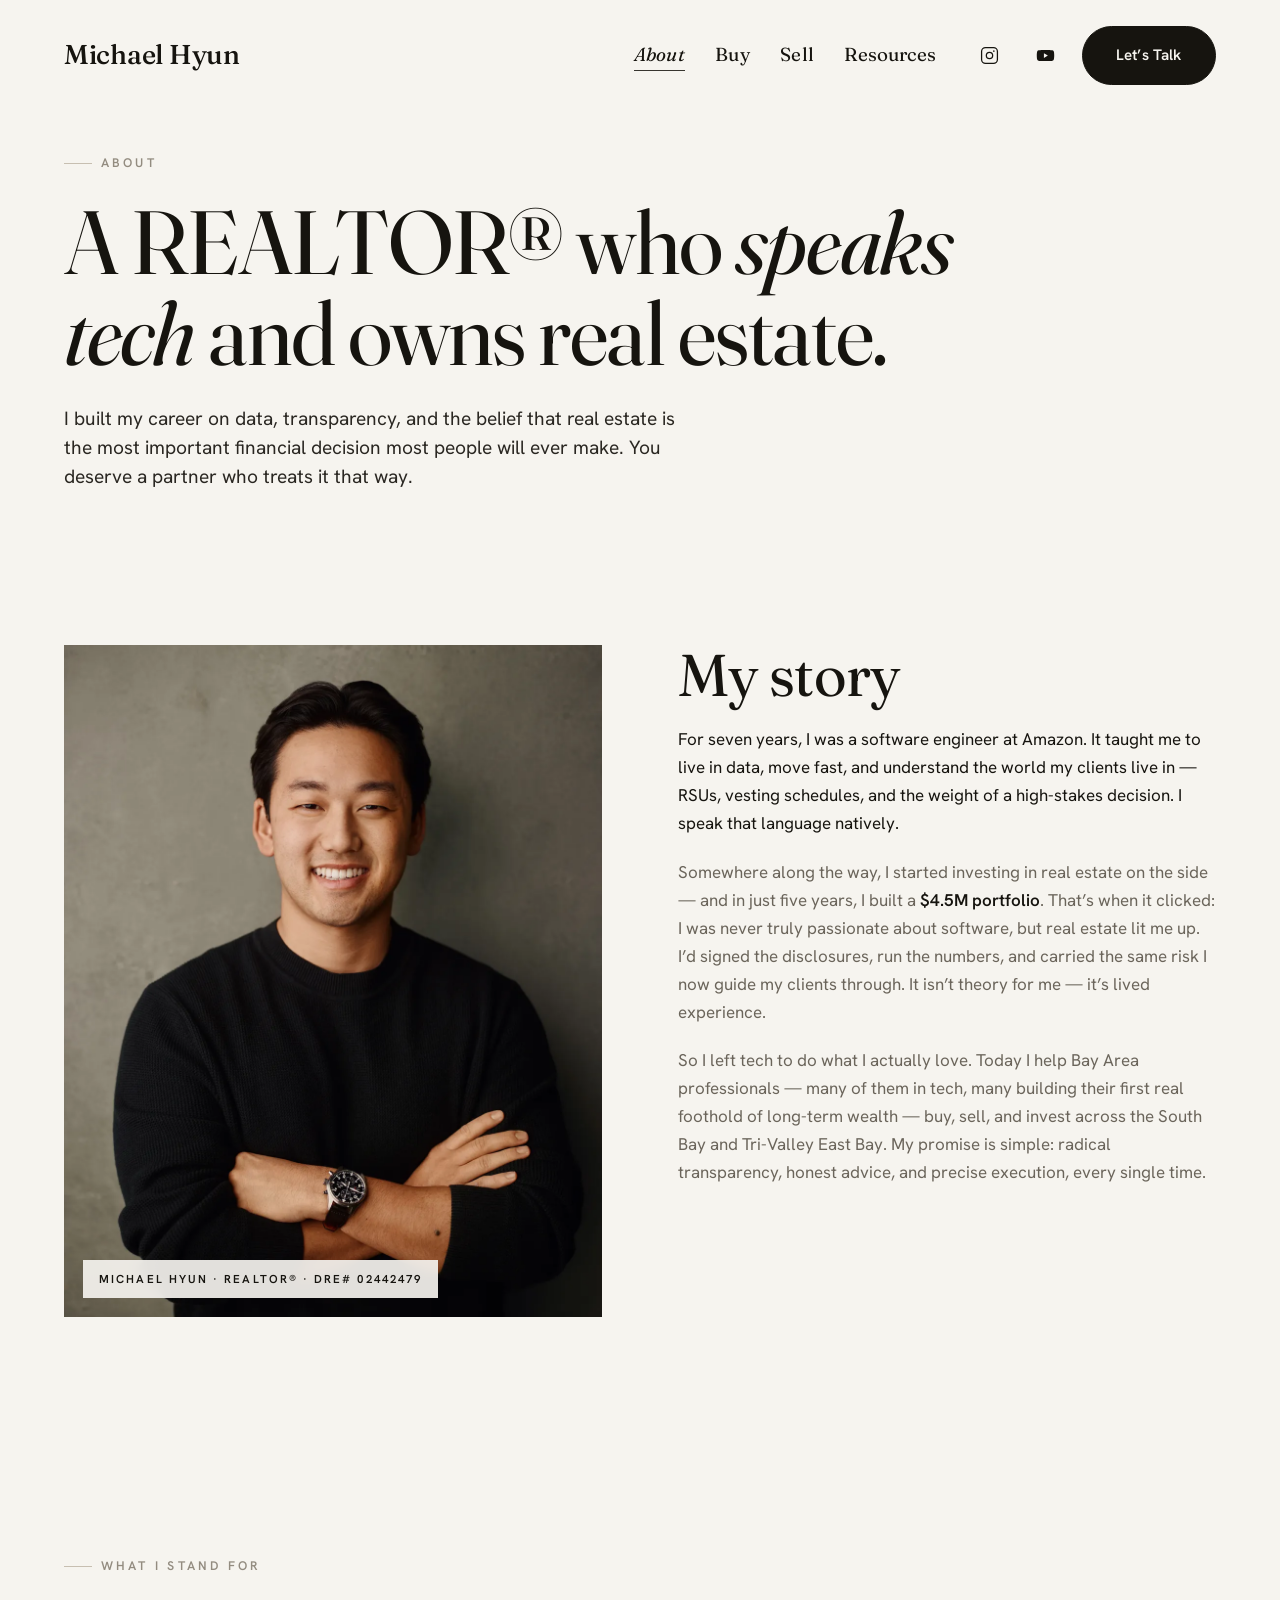
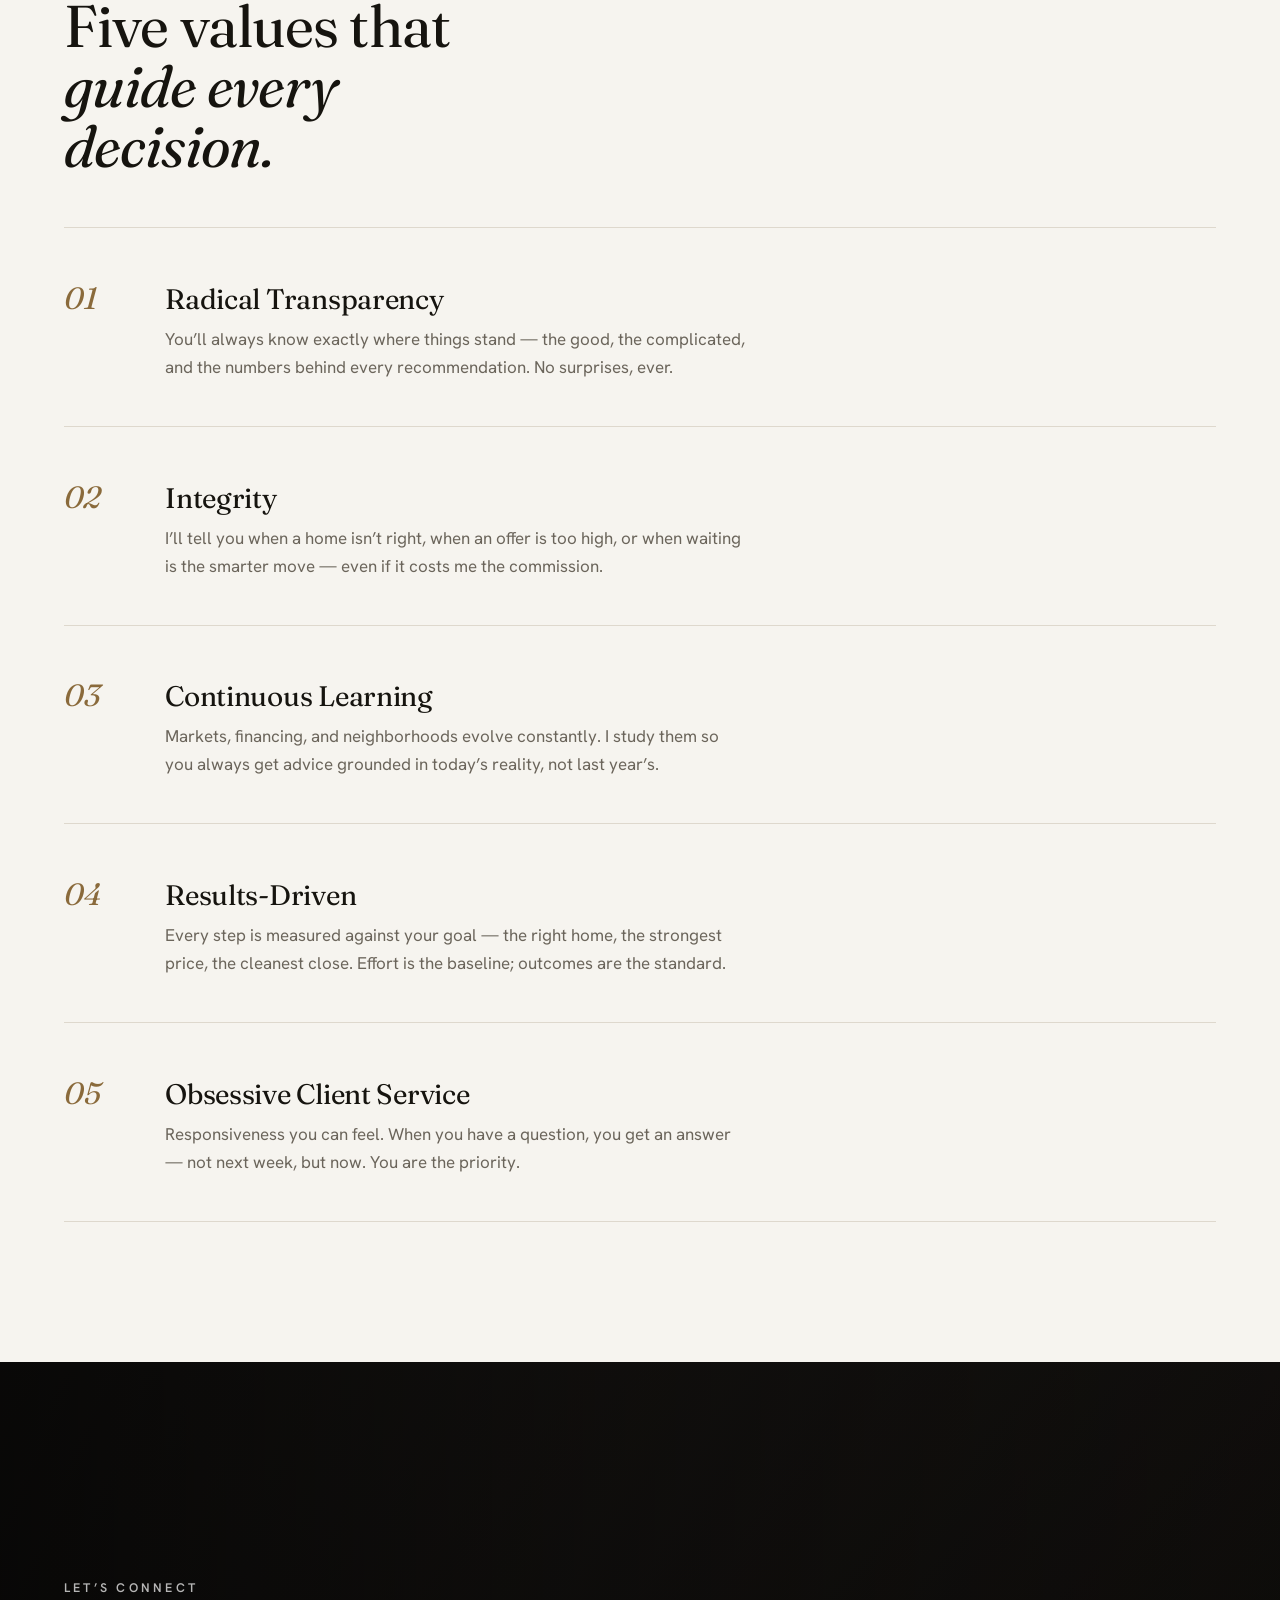
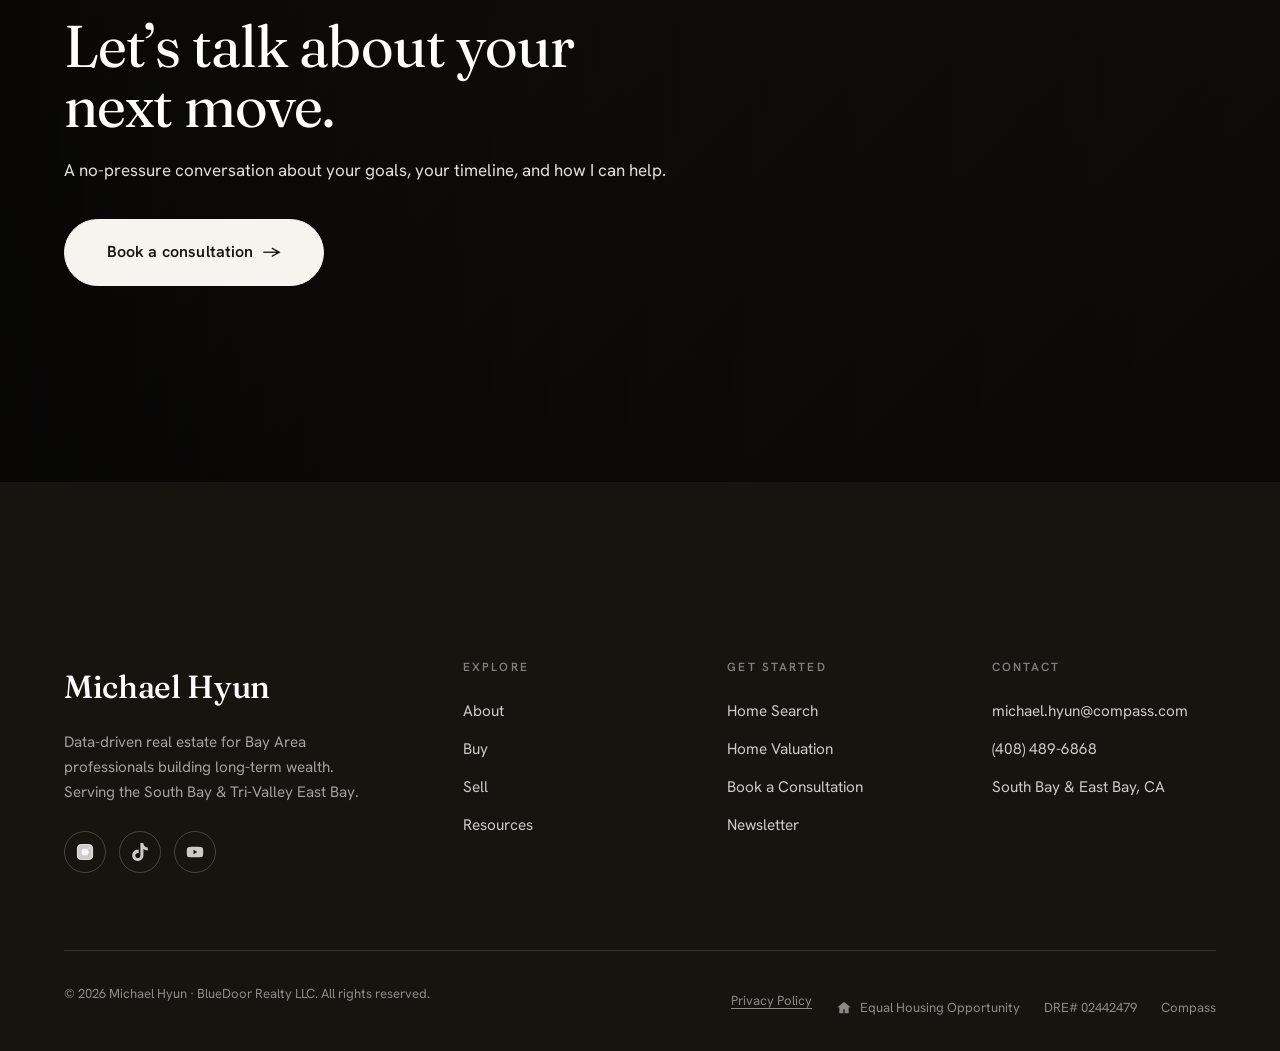
==== about.html @ 723f39a8 "Add Privacy Policy page (A2P 10DLC compliant) + SMS consent on forms + footer link Co-Authored-By: C" ====
<!DOCTYPE html>
<html lang="en">
<head>
  <meta charset="UTF-8" />
  <meta name="viewport" content="width=device-width, initial-scale=1" />
  <title>About Michael Hyun · Bay Area REALTOR® | BlueDoor Realty</title>
  <meta name="description" content="Meet Michael Hyun — a tech-fluent Bay Area REALTOR® serving the South Bay and Tri-Valley East Bay. Owner-operator of investment real estate, guided by transparency and data." />
  <link rel="preconnect" href="https://fonts.googleapis.com" />
  <link rel="preconnect" href="https://fonts.gstatic.com" crossorigin />
  <link href="https://fonts.googleapis.com/css2?family=Fraunces:ital,opsz,wght@0,9..144,300..600;1,9..144,300..500&family=Hanken+Grotesk:wght@300;400;500;600;700&display=swap" rel="stylesheet" />
  <link rel="stylesheet" href="assets/css/styles.css" />
  <!-- begin Widget Tracker Code (Follow Up Boss) -->
  <script>
  (function(w,i,d,g,e,t){w["WidgetTrackerObject"]=g;(w[g]=w[g]||function()
  {(w[g].q=w[g].q||[]).push(arguments);}),(w[g].ds=1*new Date());(e="script"),
  (t=d.createElement(e)),(e=d.getElementsByTagName(e)[0]);t.async=1;t.src=i;
  e.parentNode.insertBefore(t,e);})
  (window,"https://widgetbe.com/agent",document,"widgetTracker");
  window.widgetTracker("create", "WT-RYYSCNAM");
  window.widgetTracker("send", "pageview");
  </script>
  <!-- end Widget Tracker Code -->
  <!-- seo:meta -->
  <link rel="canonical" href="https://www.michaelhyunn.com/about" />
  <meta property="og:type" content="website" />
  <meta property="og:site_name" content="Michael Hyun · Bay Area Real Estate" />
  <meta property="og:title" content="About Michael Hyun · Bay Area REALTOR® | BlueDoor Realty" />
  <meta property="og:description" content="Meet Michael Hyun — a tech-fluent Bay Area REALTOR® serving the South Bay and Tri-Valley East Bay. Owner-operator of investment real estate, guided by transparency and data." />
  <meta property="og:url" content="https://www.michaelhyunn.com/about" />
  <meta property="og:image" content="https://www.michaelhyunn.com/og-image.jpg" />
  <meta property="og:image:width" content="1200" />
  <meta property="og:image:height" content="630" />
  <meta name="twitter:card" content="summary_large_image" />
  <meta name="twitter:title" content="About Michael Hyun · Bay Area REALTOR® | BlueDoor Realty" />
  <meta name="twitter:description" content="Meet Michael Hyun — a tech-fluent Bay Area REALTOR® serving the South Bay and Tri-Valley East Bay. Owner-operator of investment real estate, guided by transparency and data." />
  <meta name="twitter:image" content="https://www.michaelhyunn.com/og-image.jpg" />
  <link rel="icon" href="/favicon.svg" type="image/svg+xml" />
  <link rel="icon" href="/favicon-32.png" sizes="32x32" type="image/png" />
  <link rel="apple-touch-icon" href="/apple-touch-icon.png" />
  <link rel="manifest" href="/site.webmanifest" />
  <meta name="theme-color" content="#16140F" />
  <script type="application/ld+json">
  {"@context": "https://schema.org", "@type": "RealEstateAgent", "@id": "https://www.michaelhyunn.com/#michaelhyun", "name": "Michael Hyun", "image": "https://www.michaelhyunn.com/og-image.jpg", "url": "https://www.michaelhyunn.com/", "telephone": "+1-408-489-6868", "email": "michael.hyun@compass.com", "description": "Bay Area REALTOR® serving the South Bay and Tri-Valley East Bay — data-driven representation for buyers, sellers, and investors. Former Amazon software engineer and active real estate investor.", "areaServed": ["San Jose, CA", "Cupertino, CA", "Sunnyvale, CA", "Mountain View, CA", "Palo Alto, CA", "Los Gatos, CA", "Saratoga, CA", "Campbell, CA", "Santa Clara, CA", "Pleasanton, CA", "Dublin, CA", "San Ramon, CA", "Danville, CA", "Livermore, CA", "Fremont, CA"], "knowsAbout": ["Residential real estate", "First-time home buyers", "Real estate investing", "RSU and tech equity compensation", "Home buying", "Home selling", "Bay Area housing market"], "memberOf": {"@type": "Organization", "name": "Compass"}, "worksFor": {"@type": "Organization", "name": "BlueDoor Realty"}, "address": {"@type": "PostalAddress", "addressRegion": "CA", "addressLocality": "San Jose", "addressCountry": "US"}, "sameAs": ["https://www.instagram.com/michaelhyun__/", "https://www.tiktok.com/@michaelhyun_", "https://www.youtube.com/@michaelhyun-1"]}
  </script>
</head>
<body data-page="about">

  <header class="site-header">
    <div class="wrap">
      <a class="brand" href="/" aria-label="Michael Hyun — Home">
        <span class="brand-name">Michael Hyun</span>
      </a>
      <nav class="nav" aria-label="Primary">
        <ul class="nav-links">
          <li><a class="nav-link" href="/about" aria-current="page">About</a></li>
          <li><a class="nav-link" href="/buy">Buy</a></li>
          <li><a class="nav-link" href="/sell">Sell</a></li>
          <li><a class="nav-link" href="/resources">Resources</a></li>
        </ul>
        <div class="nav-icons">
          <a class="icon-btn" href="https://www.instagram.com/michaelhyun__/" target="_blank" rel="noopener" aria-label="Instagram">
            <svg viewBox="0 0 24 24" fill="none" stroke="currentColor" stroke-width="1.6"><rect x="2" y="2" width="20" height="20" rx="5"/><circle cx="12" cy="12" r="4"/><circle cx="17.5" cy="6.5" r="1" fill="currentColor" stroke="none"/></svg>
          </a>
          <a class="icon-btn" href="https://www.youtube.com/@michaelhyun-1" target="_blank" rel="noopener" aria-label="YouTube"><svg viewBox="0 0 24 24" fill="currentColor"><path d="M23 12s0-3.2-.4-4.7a2.5 2.5 0 00-1.8-1.8C19.2 5 12 5 12 5s-7.2 0-8.8.5A2.5 2.5 0 001.4 7.3C1 8.8 1 12 1 12s0 3.2.4 4.7a2.5 2.5 0 001.8 1.8C4.8 19 12 19 12 19s7.2 0 8.8-.5a2.5 2.5 0 001.8-1.8C23 15.2 23 12 23 12zm-13 3V9l5 3z"/></svg></a>
          <a class="btn" href="/contact">Let’s Talk</a>
        </div>
        <button class="menu-toggle" aria-label="Open menu" aria-expanded="false" aria-controls="mobile-panel"><span></span><span></span></button>
      </nav>
    </div>
  </header>

  <div class="mobile-panel" id="mobile-panel">
    <nav aria-label="Mobile">
      <a href="/about">About</a><a href="/buy">Buy</a><a href="/sell">Sell</a>
      <a href="/resources">Resources</a><a href="/contact">Contact</a>
    </nav>
    <div class="mp-foot">
      <a href="mailto:michael.hyun@compass.com">michael.hyun@compass.com</a>
      <a href="tel:+14084896868">(408) 489-6868</a>
      <span>DRE# 02442479 · Compass</span>
    </div>
  </div>

  <main>
    <!-- PAGE HEAD -->
    <section class="page-head">
      <div class="wrap">
        <p class="eyebrow" data-reveal>About</p>
        <h1 data-reveal style="--i:1">A REALTOR® who <em>speaks tech</em> and owns real estate.</h1>
        <p class="lead" data-reveal style="--i:2">I built my career on data, transparency, and the belief that real estate is the most important financial decision most people will ever make. You deserve a partner who treats it that way.</p>
      </div>
    </section>

    <!-- PORTRAIT + STORY -->
    <section class="section-sm">
      <div class="wrap">
        <div class="split align-start" data-reveal-group>
          <div class="split-media" data-reveal="left">
            <picture>
              <source type="image/webp" srcset="assets/img/michael-portrait.webp" />
              <img src="assets/img/michael-portrait.jpg" alt="Michael Hyun, Bay Area REALTOR®" loading="lazy" />
            </picture>
            <span class="tag">Michael Hyun · REALTOR® · DRE# 02442479</span>
          </div>
          <div class="flow">
            <h2 data-reveal>My story</h2>
            <p data-reveal style="--i:1">For seven years, I was a software engineer at Amazon. It taught me to live in data, move fast, and understand the world my clients live in — RSUs, vesting schedules, and the weight of a high-stakes decision. I speak that language natively.</p>
            <p class="muted" data-reveal style="--i:2">Somewhere along the way, I started investing in real estate on the side — and in just five years, I built a <strong style="color:var(--ink);font-weight:600">$4.5M portfolio</strong>. That’s when it clicked: I was never truly passionate about software, but real estate lit me up. I’d signed the disclosures, run the numbers, and carried the same risk I now guide my clients through. It isn’t theory for me — it’s lived experience.</p>
            <p class="muted" data-reveal style="--i:3">So I left tech to do what I actually love. Today I help Bay Area professionals — many of them in tech, many building their first real foothold of long-term wealth — buy, sell, and invest across the South Bay and Tri-Valley East Bay. My promise is simple: radical transparency, honest advice, and precise execution, every single time.</p>
          </div>
        </div>
      </div>
    </section>

    <!-- CORE VALUES -->
    <section class="section">
      <div class="wrap">
        <div style="max-width:48ch" data-reveal>
          <p class="eyebrow">What I Stand For</p>
          <h2 style="margin-top:1.2rem">Five values that <em>guide every decision.</em></h2>
        </div>
        <div class="steps" style="margin-top:clamp(2rem,4vw,3.5rem)">
          <div class="step" data-reveal><span class="step-num">01</span><div><h3>Radical Transparency</h3><p>You’ll always know exactly where things stand — the good, the complicated, and the numbers behind every recommendation. No surprises, ever.</p></div></div>
          <div class="step" data-reveal><span class="step-num">02</span><div><h3>Integrity</h3><p>I’ll tell you when a home isn’t right, when an offer is too high, or when waiting is the smarter move — even if it costs me the commission.</p></div></div>
          <div class="step" data-reveal><span class="step-num">03</span><div><h3>Continuous Learning</h3><p>Markets, financing, and neighborhoods evolve constantly. I study them so you always get advice grounded in today’s reality, not last year’s.</p></div></div>
          <div class="step" data-reveal><span class="step-num">04</span><div><h3>Results-Driven</h3><p>Every step is measured against your goal — the right home, the strongest price, the cleanest close. Effort is the baseline; outcomes are the standard.</p></div></div>
          <div class="step" data-reveal><span class="step-num">05</span><div><h3>Obsessive Client Service</h3><p>Responsiveness you can feel. When you have a question, you get an answer — not next week, but now. You are the priority.</p></div></div>
        </div>
      </div>
    </section>

    <!-- CTA BAND -->
    <section class="band">
      <div class="band-media">
        <img src="https://images.unsplash.com/photo-1600585154340-be6161a56a0c?auto=format&fit=crop&w=2000&q=80" alt="Modern Bay Area home" data-parallax="0.1" loading="lazy" onerror="this.style.display='none'" />
      </div>
      <div class="wrap">
        <div class="band-content" data-reveal>
          <p class="eyebrow no-rule" style="color:rgba(255,255,255,.7)">Let’s Connect</p>
          <h2 style="margin-top:1rem">Let’s talk about your next move.</h2>
          <p>A no-pressure conversation about your goals, your timeline, and how I can help.</p>
          <div class="btn-wrap"><a class="btn btn-light btn-lg" href="/contact">Book a consultation <span class="arrow">→</span></a></div>
        </div>
      </div>
    </section>
  </main>

  <!-- FOOTER (shared) -->
  <footer class="site-footer">
    <div class="wrap">
      <div class="footer-grid" style="padding-top:clamp(3rem,6vw,5rem)">
        <div class="footer-brand">
          <span class="brand-name">Michael Hyun</span>
          <p>Data-driven real estate for Bay Area professionals building long-term wealth. Serving the South Bay &amp; Tri-Valley East Bay.</p>
          <div class="footer-social">
            <a href="https://www.instagram.com/michaelhyun__/" target="_blank" rel="noopener" aria-label="Instagram"><svg viewBox="0 0 24 24" fill="none" stroke="currentColor" stroke-width="1.6"><rect x="2" y="2" width="20" height="20" rx="5"/><circle cx="12" cy="12" r="4"/><circle cx="17.5" cy="6.5" r="1" fill="currentColor" stroke="none"/></svg></a>
            <a href="https://www.tiktok.com/@michaelhyun_" target="_blank" rel="noopener" aria-label="TikTok"><svg viewBox="0 0 24 24" fill="currentColor"><path d="M12.53.02C13.84 0 15.14.01 16.44 0c.08 1.53.63 3.09 1.75 4.17 1.12 1.11 2.7 1.62 4.24 1.79v4.03c-1.44-.05-2.89-.35-4.2-.97-.57-.26-1.1-.59-1.62-.93-.01 2.92.01 5.84-.02 8.75-.08 1.4-.54 2.79-1.35 3.94-1.31 1.92-3.58 3.17-5.91 3.21-1.43.08-2.86-.31-4.08-1.03-2.02-1.19-3.44-3.37-3.65-5.71-.02-.5-.03-1-.01-1.49.18-1.9 1.12-3.72 2.58-4.96 1.66-1.44 3.98-2.13 6.15-1.72.02 1.48-.04 2.96-.04 4.44-.99-.32-2.15-.23-3.02.37-.63.41-1.11 1.04-1.36 1.75-.21.51-.15 1.07-.14 1.61.24 1.64 1.82 3.02 3.5 2.87 1.12-.01 2.19-.66 2.77-1.61.19-.33.4-.67.41-1.06.1-1.79.06-3.57.07-5.36.01-4.03-.01-8.05.02-12.07z"/></svg></a>
            <a href="https://www.youtube.com/@michaelhyun-1" target="_blank" rel="noopener" aria-label="YouTube"><svg viewBox="0 0 24 24" fill="currentColor"><path d="M23 12s0-3.2-.4-4.7a2.5 2.5 0 00-1.8-1.8C19.2 5 12 5 12 5s-7.2 0-8.8.5A2.5 2.5 0 001.4 7.3C1 8.8 1 12 1 12s0 3.2.4 4.7a2.5 2.5 0 001.8 1.8C4.8 19 12 19 12 19s7.2 0 8.8-.5a2.5 2.5 0 001.8-1.8C23 15.2 23 12 23 12zm-13 3V9l5 3z"/></svg></a>
          </div>
        </div>
        <div class="footer-col"><h4>Explore</h4><a href="/about">About</a><a href="/buy">Buy</a><a href="/sell">Sell</a><a href="/resources">Resources</a></div>
        <div class="footer-col"><h4>Get Started</h4><a href="/buy">Home Search</a><a href="/sell">Home Valuation</a><a href="/contact">Book a Consultation</a><a href="/newsletter">Newsletter</a></div>
        <div class="footer-col"><h4>Contact</h4><a href="mailto:michael.hyun@compass.com">michael.hyun@compass.com</a><a href="tel:+14084896868">(408) 489-6868</a><a href="https://maps.google.com" target="_blank" rel="noopener">South Bay &amp; East Bay, CA</a></div>
      </div>
      <div class="footer-bottom">
        <span>© <span data-year>2026</span> Michael Hyun · BlueDoor Realty LLC. All rights reserved.</span>
        <div class="legal">
          <a href="/privacy" style="color:inherit">Privacy Policy</a>
          <span class="eho"><svg viewBox="0 0 24 24" fill="currentColor"><path d="M12 3 2 11h3v9h6v-6h2v6h6v-9h3L12 3z"/></svg>Equal Housing Opportunity</span>
          <span>DRE# 02442479</span><span>Compass</span>
        </div>
      </div>
    </div>
  </footer>

  <script src="https://unpkg.com/lenis@1.1.13/dist/lenis.min.js"></script>
  <script src="assets/js/main.js"></script>
</body>
</html>
---- assets/css/styles.css ----
/* =================================================================
   MICHAEL HYUN · BlueDoor Realty — Editorial Luxury Real Estate
   Design system + components
   Type:  Fraunces (display serif)  /  Hanken Grotesk (body sans)
   ================================================================= */

/* ----------  TOKENS  ---------- */
:root {
  /* Warm neutral canvas */
  --paper:        #F6F4EF;   /* primary background */
  --paper-2:      #FFFFFF;   /* card / lifted surface */
  --paper-3:      #EFEBE3;   /* muted band */
  --ink:          #16140F;   /* near-black foreground */
  --ink-soft:     #2A2722;
  --muted:        #6B655B;   /* secondary text */
  --muted-2:      #938C80;   /* tertiary / captions */
  --line:         #DED8CD;   /* hairline borders */
  --line-strong:  #C7BFB1;
  --bronze:       #8A6A3B;   /* restrained metallic accent */
  --bronze-soft:  #AD945F;

  /* Typography */
  --font-display: "Fraunces", "Times New Roman", serif;
  --font-sans:    "Hanken Grotesk", -apple-system, BlinkMacSystemFont, "Segoe UI", sans-serif;

  /* Fluid type scale */
  --fs-mega:  clamp(3.4rem, 11vw, 11rem);
  --fs-h1:    clamp(2.6rem, 7vw, 6rem);
  --fs-h2:    clamp(2rem, 4.6vw, 3.9rem);
  --fs-h3:    clamp(1.5rem, 2.6vw, 2.2rem);
  --fs-lead:  clamp(1.125rem, 1.5vw, 1.4rem);
  --fs-body:  1.0625rem;
  --fs-sm:    0.9375rem;
  --fs-eyebrow: 0.78rem;

  /* Spacing rhythm */
  --space-section: clamp(5.5rem, 11vw, 11rem);
  --gutter: clamp(1.5rem, 5vw, 6rem);
  --maxw: 1480px;
  --maxw-text: 64ch;

  /* Motion */
  --ease: cubic-bezier(0.22, 1, 0.36, 1);
  --ease-soft: cubic-bezier(0.4, 0, 0.2, 1);
  --dur: 0.6s;

  --radius-pill: 999px;
  --shadow-soft: 0 1px 2px rgba(22,20,15,.04), 0 18px 50px -28px rgba(22,20,15,.35);
  --shadow-lift: 0 1px 2px rgba(22,20,15,.05), 0 40px 80px -42px rgba(22,20,15,.42);
}

/* ----------  RESET  ---------- */
*,*::before,*::after { box-sizing: border-box; }
* { margin: 0; }
html { -webkit-text-size-adjust: 100%; }
/* Native smooth scroll ONLY when Lenis is not driving (no-JS / reduced motion) */
html:not(.lenis) { scroll-behavior: smooth; }
@media (prefers-reduced-motion: reduce) { html:not(.lenis) { scroll-behavior: auto; } }

/* Lenis smooth-scroll required styles — prevents scroll conflicts / sticking */
html.lenis, html.lenis body { height: auto; }
.lenis.lenis-smooth { scroll-behavior: auto !important; }
.lenis.lenis-smooth [data-lenis-prevent] { overscroll-behavior: contain; }
.lenis.lenis-stopped { overflow: hidden; }
.lenis.lenis-smooth iframe { pointer-events: none; }

body {
  font-family: var(--font-sans);
  font-size: var(--fs-body);
  line-height: 1.65;
  color: var(--ink);
  background: var(--paper);
  -webkit-font-smoothing: antialiased;
  text-rendering: optimizeLegibility;
  overflow-x: clip;
  font-feature-settings: "ss01", "cv05";
}

img, picture, video { display: block; max-width: 100%; height: auto; }
a { color: inherit; text-decoration: none; }
button { font: inherit; color: inherit; cursor: pointer; background: none; border: none; }
ul { list-style: none; padding: 0; }
:focus-visible { outline: 2px solid var(--bronze); outline-offset: 3px; border-radius: 2px; }

/* ----------  TYPOGRAPHY  ---------- */
h1,h2,h3,h4 {
  font-family: var(--font-display);
  font-weight: 400;
  line-height: 1.02;
  letter-spacing: -0.015em;
  color: var(--ink);
  font-optical-sizing: auto;
}
.display { font-size: var(--fs-mega); line-height: 0.94; letter-spacing: -0.03em; }
h1 { font-size: var(--fs-h1); }
h2 { font-size: var(--fs-h2); }
h3 { font-size: var(--fs-h3); letter-spacing: -0.01em; }
p { max-width: var(--maxw-text); }

.serif-italic { font-style: italic; }
em, .accent-italic { font-family: var(--font-display); font-style: italic; font-weight: 400; }

.eyebrow {
  font-family: var(--font-sans);
  font-size: var(--fs-eyebrow);
  font-weight: 600;
  letter-spacing: 0.26em;
  text-transform: uppercase;
  color: var(--muted-2);
  display: inline-flex;
  align-items: center;
  gap: 0.7em;
}
.eyebrow::before {
  content: "";
  width: 28px; height: 1px;
  background: var(--line-strong);
  display: inline-block;
}
.eyebrow.no-rule::before { display: none; }

.lead { font-size: var(--fs-lead); line-height: 1.5; color: var(--ink-soft); max-width: 56ch; }
.muted { color: var(--muted); }

/* ----------  LAYOUT  ---------- */
.wrap { width: 100%; max-width: var(--maxw); margin-inline: auto; padding-inline: var(--gutter); }
.section { padding-block: var(--space-section); }
.section-sm { padding-block: clamp(3.5rem, 7vw, 6rem); }
.center { text-align: center; }
.measure { max-width: var(--maxw-text); }
.grid { display: grid; gap: clamp(1.5rem, 3vw, 3rem); }
.flow > * + * { margin-top: 1.2em; }

/* ----------  HEADER / NAV  ----------
   Absolute (not fixed): the header sits over the top of the page and
   scrolls away with the content as you scroll down. */
.site-header {
  position: absolute; inset: 0 0 auto 0; z-index: 100;
  padding-block: 1.6rem;
}
.site-header .wrap { display: flex; align-items: center; justify-content: space-between; gap: 2rem; }
/* When over a dark photo hero, nav text is light until scrolled */
.site-header.on-dark:not(.scrolled) { color: #fff; }
.site-header.on-dark:not(.scrolled) .brand-sub { color: rgba(255,255,255,.7); }
.site-header.on-dark:not(.scrolled) .nav-link::after { background: #fff; }
/* No header bar over photo heroes — the header blends into the (darkened)
   image so it reads as one piece, and there is no bar edge for the CTA to
   appear to spill out of. The hero's own uniform overlay carries contrast. */

.brand { display: flex; flex-direction: column; line-height: 1; }
.brand-name {
  font-family: var(--font-display);
  font-size: 1.7rem; font-weight: 500; letter-spacing: -0.01em;
}
.brand-sub {
  font-family: var(--font-sans);
  font-size: 0.62rem; font-weight: 600; letter-spacing: 0.28em;
  text-transform: uppercase; color: var(--muted-2); margin-top: 0.45rem;
}

.nav { display: flex; align-items: center; gap: clamp(1.6rem, 2.6vw, 3rem); }
.nav-links { display: flex; align-items: center; gap: clamp(1.6rem, 2.4vw, 2.9rem); }
/* Editorial-luxury nav: refined display serif, generous tracking */
.nav-link {
  position: relative; font-family: var(--font-display); font-weight: 400;
  font-size: 1.18rem; letter-spacing: 0.005em; padding-block: 0.4rem;
  font-optical-sizing: auto;
}
.nav-link::after {
  content: ""; position: absolute; left: 0; bottom: 0.1rem; height: 1px; width: 100%;
  background: currentColor; opacity: 0.85; transform: scaleX(0); transform-origin: right;
  transition: transform .45s var(--ease);
}
.nav-link:hover::after, .nav-link[aria-current="page"]::after { transform: scaleX(1); transform-origin: left; }
.nav-link[aria-current="page"] { font-style: italic; }

.nav-icons { display: flex; align-items: center; gap: 1rem; }
.icon-btn { display: grid; place-items: center; width: 40px; height: 40px; border-radius: 50%; transition: background .3s var(--ease), transform .3s var(--ease); }
.icon-btn:hover { background: rgba(22,20,15,.06); }
.on-dark:not(.scrolled) .icon-btn:hover { background: rgba(255,255,255,.14); }
.icon-btn svg { width: 19px; height: 19px; }

/* Mobile menu toggle */
.menu-toggle { display: none; width: 44px; height: 44px; position: relative; z-index: 120; }
.menu-toggle span { position: absolute; left: 10px; right: 10px; height: 1.5px; background: currentColor; transition: transform .45s var(--ease), opacity .3s var(--ease); }
.menu-toggle span:nth-child(1) { top: 16px; }
.menu-toggle span:nth-child(2) { bottom: 16px; }
body.menu-open .menu-toggle span:nth-child(1) { transform: translateY(5px) rotate(45deg); }
body.menu-open .menu-toggle span:nth-child(2) { transform: translateY(-5px) rotate(-45deg); }

/* ----------  BUTTONS  ---------- */
.btn {
  --bg: var(--ink); --fg: var(--paper); --bd: var(--ink);
  position: relative; display: inline-flex; align-items: center; justify-content: center; gap: 0.6em;
  font-family: var(--font-sans); font-size: 0.95rem; font-weight: 600; letter-spacing: 0.01em;
  padding: 1.05em 2.2em; border-radius: var(--radius-pill);
  color: var(--fg); background: var(--bg); border: 1px solid var(--bd);
  overflow: hidden; isolation: isolate;
  transition: color .5s var(--ease), border-color .5s var(--ease), transform .5s var(--ease), box-shadow .5s var(--ease);
}
.btn::before {
  content: ""; position: absolute; inset: 0; z-index: -1; border-radius: inherit;
  background: var(--bronze);
  transform: translateY(101%); transition: transform .55s var(--ease);
}
.btn:hover { color: #fff; border-color: var(--bronze); box-shadow: var(--shadow-soft); }
.btn:hover::before { transform: translateY(0); }
.btn:active { transform: scale(0.98); }
.btn .arrow { transition: transform .45s var(--ease); }
.btn:hover .arrow { transform: translateX(4px); }

.btn-ghost { --bg: transparent; --fg: var(--ink); --bd: var(--line-strong); }
.btn-ghost:hover { --fg: #fff; }
.btn-light { --bg: var(--paper); --fg: var(--ink); --bd: var(--paper); }
.btn-light:hover { color: #fff; }
.btn-on-dark { --bg: transparent; --fg: #fff; --bd: rgba(255,255,255,.5); }
.btn-on-dark:hover { color: #fff; --bd: var(--bronze); }
.btn-lg { padding: 1.2em 2.6em; font-size: 1rem; }

/* Text link with animated underline */
.link-arrow {
  display: inline-flex; align-items: center; gap: 0.55em;
  font-weight: 600; font-size: 0.95rem; letter-spacing: 0.02em;
  padding-bottom: 0.3rem; position: relative;
}
.link-arrow::after {
  content: ""; position: absolute; left: 0; bottom: 0; height: 1px; width: 100%;
  background: currentColor; transform: scaleX(1); transform-origin: left;
  transition: transform .5s var(--ease);
}
.link-arrow:hover::after { transform: scaleX(0); transform-origin: right; }
.link-arrow .arrow { transition: transform .45s var(--ease); }
.link-arrow:hover .arrow { transform: translateX(5px); }

/* ----------  REVEAL ANIMATIONS  ---------- */
[data-reveal] {
  opacity: 0; transform: translateY(28px);
  transition: opacity 1s var(--ease), transform 1s var(--ease);
  transition-delay: calc(var(--i, 0) * 90ms);
  will-change: opacity, transform;
}
[data-reveal="fade"] { transform: none; }
[data-reveal="left"] { transform: translateX(-32px); }
[data-reveal="right"] { transform: translateX(32px); }
[data-reveal="scale"] { transform: scale(1.06); }
.is-visible[data-reveal] { opacity: 1; transform: none; }

/* Masked line reveal for big headings.
   padding-bottom + matching negative margin gives descenders (g, y, p, the
   italic tail of "right.") room inside the overflow:hidden mask without
   changing the visual line spacing. */
.reveal-mask { display: block; overflow: hidden; padding-bottom: 0.16em; margin-bottom: -0.16em; }
.reveal-mask > span {
  display: block;
  transform: translateY(120%);
  transition: transform 1.1s var(--ease);
  transition-delay: calc(var(--i, 0) * 110ms);
}
.is-visible .reveal-mask > span,
.reveal-mask.is-visible > span { transform: translateY(0); }

@media (prefers-reduced-motion: reduce) {
  [data-reveal], .reveal-mask > span { opacity: 1 !important; transform: none !important; transition: none !important; }
}

/* Image media fallbacks (warm stone tones if a photo fails to load) */
.hero-media, .band-media { background: linear-gradient(135deg, #2b2723 0%, #1a1714 60%, #100e0b 100%); }
.split-media, .community { background: linear-gradient(135deg, #ece7dd 0%, #ddd5c6 100%); }

/* ----------  HERO (full-bleed photo)  ---------- */
.hero {
  position: relative; min-height: 100svh; min-height: 100vh;
  display: flex; align-items: flex-end;
  color: #fff; overflow: hidden;
}
.hero-media { position: absolute; inset: 0; z-index: -2; }
.hero-media img, .hero-media video { position: absolute; inset: 0; width: 100%; height: 118%; object-fit: cover; will-change: transform; }
.hero-media video { z-index: 1; }
.hero::after {
  content: ""; position: absolute; inset: 0; z-index: -1;
  background:
    linear-gradient(180deg, rgba(0,0,0,0) 40%, rgba(0,0,0,.42) 100%),  /* extra weight for the headline */
    linear-gradient(0deg, rgba(0,0,0,.48), rgba(0,0,0,.48));            /* uniform tint — blends the header in */
}
.hero .wrap { width: 100%; padding-bottom: clamp(3rem, 8vh, 7rem); padding-top: 9rem; }
.hero h1, .hero-title { color: #fff; font-size: var(--fs-mega); line-height: 0.96; letter-spacing: -0.03em; max-width: 16ch; }
.hero-title em { color: #fff; }
.hero-sub { margin-top: 1.6rem; font-size: var(--fs-lead); max-width: 44ch; color: rgba(255,255,255,.88); }
.hero-actions { margin-top: 2.4rem; display: flex; flex-wrap: wrap; gap: 1rem; }
.hero-scroll {
  position: absolute; bottom: 2rem; right: var(--gutter); z-index: 2;
  display: flex; align-items: center; gap: 0.7rem; font-size: 0.72rem; letter-spacing: 0.24em;
  text-transform: uppercase; color: rgba(255,255,255,.75);
}
.hero-scroll .line { width: 1px; height: 46px; background: rgba(255,255,255,.5); position: relative; overflow: hidden; }
.hero-scroll .line::after { content:""; position:absolute; inset:0; background:#fff; animation: scrollLine 2.4s var(--ease) infinite; }
@keyframes scrollLine { 0%{transform:translateY(-100%)} 60%,100%{transform:translateY(100%)} }

/* ----------  INTRO / SPLIT SECTIONS  ---------- */
.split { display: grid; grid-template-columns: 1fr 1fr; gap: clamp(2rem, 6vw, 6rem); align-items: center; }
.split.align-start { align-items: start; }
.split-media { position: relative; overflow: hidden; }
.split-media picture { display: contents; }
.split-media img { width: 100%; aspect-ratio: 4/5; object-fit: cover; transition: transform 1.4s var(--ease); }
.split-media.tall img { aspect-ratio: 3/4; }
.split-media:hover img { transform: scale(1.04); }
.split-media .tag {
  position: absolute; bottom: 1.2rem; left: 1.2rem;
  background: rgba(246,244,239,.92); backdrop-filter: blur(6px);
  font-size: 0.72rem; font-weight: 600; letter-spacing: 0.18em; text-transform: uppercase;
  padding: 0.6rem 1rem; color: var(--ink);
}

.stat-row { display: flex; flex-wrap: wrap; gap: clamp(1.4rem, 3vw, 2.6rem); margin-top: 2rem; }
.stat { }
.stat .num { font-family: var(--font-display); font-size: clamp(1.9rem, 2.8vw, 2.6rem); line-height: 1; letter-spacing: -0.02em; display: flex; align-items: baseline; }
.stat .num .suffix { font-size: 0.5em; margin-left: 0.1em; color: var(--bronze); }
.stat .label { margin-top: 0.4rem; font-size: 0.78rem; letter-spacing: 0.1em; text-transform: uppercase; color: var(--muted); }

/* ----------  DIFFERENTIATORS / CARD GRID  ---------- */
.cards { display: grid; grid-template-columns: repeat(3, 1fr); gap: 1px; background: var(--line); border: 1px solid var(--line); }
.card {
  background: var(--paper); padding: clamp(2rem, 3vw, 3.2rem) clamp(1.6rem, 2.5vw, 2.6rem);
  min-height: 22rem; display: flex; flex-direction: column;
  transition: background .6s var(--ease); position: relative;
}
.card:hover { background: var(--paper-2); }
.card .idx { font-family: var(--font-display); font-style: italic; font-size: 1.1rem; color: var(--bronze); }
.card .card-icon { width: 34px; height: 34px; margin-top: 1.4rem; stroke: var(--ink); stroke-width: 1.3; fill: none; }
.card h3 { margin-top: auto; padding-top: 2.4rem; font-size: 1.55rem; }
.card p { margin-top: 0.9rem; font-size: var(--fs-sm); color: var(--muted); }

/* Editorial "index" reasons — big italic numerals over hairline rules */
.reasons { display: grid; grid-template-columns: repeat(3, 1fr); gap: clamp(1.8rem, 3.5vw, 3.5rem); }
.reason { padding-top: 1.6rem; border-top: 1px solid var(--ink); }
.reason-head { display: flex; align-items: center; justify-content: space-between; gap: 1rem; }
.reason-num {
  font-family: var(--font-display); font-style: italic; font-weight: 400;
  font-size: clamp(2.2rem, 3vw, 3rem); line-height: 1; color: var(--ink);
}
.reason-icon { width: 30px; height: 30px; stroke: var(--bronze); stroke-width: 1.4; fill: none; flex: none; transition: transform .6s var(--ease); }
.reason:hover .reason-icon { transform: translateY(-3px); }
.reason h3 { margin-top: 1.6rem; font-size: clamp(1.4rem, 2vw, 1.75rem); }
.reason p { margin-top: 0.8rem; font-size: var(--fs-sm); color: var(--muted); max-width: 36ch; }

/* ----------  RESOURCES / LEAD MAGNETS  ---------- */
.resource-grid { display: grid; grid-template-columns: repeat(3, 1fr); gap: clamp(1rem, 2vw, 1.6rem); }
.resource-card {
  position: relative; display: flex; flex-direction: column;
  background: var(--paper-2); border: 1px solid var(--line);
  padding: clamp(1.8rem, 2.6vw, 2.6rem); min-height: 17rem;
  transition: transform .5s var(--ease), box-shadow .5s var(--ease), border-color .5s var(--ease);
}
.resource-card.is-ready { cursor: pointer; }
.resource-card.is-ready:hover { transform: translateY(-4px); box-shadow: var(--shadow-soft); border-color: var(--line-strong); }
.resource-card.is-soon { opacity: 0.92; }
.resource-icon { width: 36px; height: 36px; stroke: var(--ink); stroke-width: 1.3; fill: none; }
.resource-card h3 { margin-top: 1.6rem; font-size: clamp(1.3rem, 1.9vw, 1.65rem); }
.resource-card p { margin-top: 0.7rem; font-size: var(--fs-sm); color: var(--muted); }
.resource-foot { margin-top: auto; padding-top: 1.6rem; display: flex; align-items: center; justify-content: space-between; gap: 1rem; }
.resource-badge {
  font-family: var(--font-sans); font-size: 0.66rem; font-weight: 600; letter-spacing: 0.18em; text-transform: uppercase;
  color: var(--bronze); border: 1px solid var(--line-strong); padding: 0.4rem 0.7rem; border-radius: var(--radius-pill);
}
.resource-card .link-arrow { font-size: 0.88rem; }

/* ----------  ACCORDION (services)  ---------- */
.accordion { border-top: 1px solid var(--line-strong); }
.acc-item { border-bottom: 1px solid var(--line-strong); }
.acc-head {
  width: 100%; display: flex; align-items: center; justify-content: space-between; gap: 1.5rem;
  padding: clamp(1.4rem, 2.4vw, 2.1rem) 0; text-align: left;
}
.acc-head h3 { font-size: clamp(1.4rem, 2.4vw, 2.1rem); transition: color .4s var(--ease); }
.acc-item:hover .acc-head h3 { color: var(--bronze); }
.acc-icon { position: relative; width: 22px; height: 22px; flex: none; }
.acc-icon::before, .acc-icon::after { content:""; position:absolute; background: var(--ink); transition: transform .5s var(--ease); }
.acc-icon::before { top: 50%; left: 0; right: 0; height: 1.5px; transform: translateY(-50%); }
.acc-icon::after { left: 50%; top: 0; bottom: 0; width: 1.5px; transform: translateX(-50%); }
.acc-item.open .acc-icon::after { transform: translateX(-50%) scaleY(0); }
.acc-body { display: grid; grid-template-rows: 0fr; transition: grid-template-rows .6s var(--ease); }
.acc-body-inner { overflow: hidden; }
.acc-item.open .acc-body { grid-template-rows: 1fr; }
.acc-body p { padding-bottom: 2rem; max-width: 60ch; color: var(--muted); }

/* ----------  PROCESS / TIMELINE STEPS  ---------- */
.steps { counter-reset: step; border-top: 1px solid var(--line); }
.step {
  display: grid; grid-template-columns: auto 1fr; gap: clamp(1.5rem, 4vw, 4rem);
  padding-block: clamp(2rem, 3.5vw, 3rem); border-bottom: 1px solid var(--line);
  align-items: baseline;
}
.step .step-num { font-family: var(--font-display); font-style: italic; font-size: clamp(1.6rem,2.4vw,2.4rem); color: var(--bronze); min-width: 2.5ch; }
.step h3 { font-size: clamp(1.4rem, 2.2vw, 2rem); }
.step p { margin-top: 0.7rem; color: var(--muted); max-width: 58ch; }

/* ----------  FULL-BLEED CTA BAND (photo)  ---------- */
.band {
  position: relative; min-height: 80vh; display: flex; align-items: center;
  color: #fff; overflow: hidden;
}
.band-media { position: absolute; inset: 0; z-index: -2; }
.band-media img, .band-media video { position: absolute; inset: 0; width: 100%; height: 128%; object-fit: cover; will-change: transform; }
.band-media video { z-index: 1; }
.band::after { content:""; position: absolute; inset: 0; z-index: -1;
  background:
    linear-gradient(90deg, rgba(0,0,0,.74) 0%, rgba(0,0,0,.46) 45%, rgba(0,0,0,.22) 100%),
    linear-gradient(0deg, rgba(0,0,0,.22), rgba(0,0,0,.22)); }
.band.right::after {
  background:
    linear-gradient(270deg, rgba(0,0,0,.74) 0%, rgba(0,0,0,.46) 45%, rgba(0,0,0,.22) 100%),
    linear-gradient(0deg, rgba(0,0,0,.22), rgba(0,0,0,.22)); }
.band h2 { color: #fff; max-width: 16ch; }
.band p { color: rgba(255,255,255,.88); margin-top: 1.2rem; }
.band .btn-wrap { margin-top: 2.2rem; }
.band.right .wrap { display: flex; justify-content: flex-end; }
.band.right .band-content { text-align: right; }
.band.right .band-content p { margin-left: auto; }

/* ----------  COMMUNITIES GRID  ---------- */
.community-grid { display: grid; grid-template-columns: repeat(3, 1fr); gap: clamp(1rem, 2vw, 1.6rem); }
.community {
  position: relative; overflow: hidden; aspect-ratio: 3/4; display: block;
  color: #fff;
}
.community img { width: 100%; height: 100%; object-fit: cover; transition: transform 1.2s var(--ease); }
.community::after { content:""; position:absolute; inset:0; background: linear-gradient(180deg, rgba(0,0,0,0) 40%, rgba(0,0,0,.66) 100%); transition: background .5s var(--ease); }
.community:hover img { transform: scale(1.07); }
.community:hover::after { background: linear-gradient(180deg, rgba(0,0,0,.1) 20%, rgba(0,0,0,.72) 100%); }
.community .meta { position: absolute; left: 1.4rem; bottom: 1.3rem; z-index: 2; }
.community .meta h3 { color: #fff; font-size: 1.7rem; }
.community .meta span { font-size: 0.78rem; letter-spacing: 0.16em; text-transform: uppercase; color: rgba(255,255,255,.8); }
.community .meta .reveal-more { display: inline-flex; align-items:center; gap:.4em; margin-top:.5rem; opacity:0; transform: translateY(8px); transition: all .5s var(--ease); font-size:.8rem; letter-spacing:.08em; text-transform:uppercase;}
.community:hover .meta .reveal-more { opacity: 1; transform: none; }

/* ----------  TESTIMONIALS  ---------- */
.quote-lead { font-family: var(--font-display); font-size: clamp(1.8rem, 3.6vw, 3.2rem); line-height: 1.18; letter-spacing: -0.015em; max-width: 22ch; }
.quote-lead .mark { color: var(--bronze); }
.testi-grid { display: grid; grid-template-columns: repeat(2, 1fr); gap: 1px; background: var(--line); border: 1px solid var(--line); }
.testi { background: var(--paper); padding: clamp(2rem, 3vw, 3rem); display: flex; flex-direction: column; }
.testi .stars { display: flex; gap: 2px; color: var(--bronze); margin-bottom: 1.4rem; }
.testi .stars svg { width: 16px; height: 16px; fill: currentColor; }
.testi blockquote { font-size: 1.1rem; line-height: 1.55; color: var(--ink-soft); }
.testi .who { margin-top: auto; padding-top: 1.8rem; display: flex; align-items: center; gap: 0.9rem; }
.testi .who .avatar { width: 44px; height: 44px; border-radius: 50%; background: var(--paper-3); display:grid; place-items:center; font-family: var(--font-display); font-size: 1.1rem; color: var(--ink); }
.testi .who .name { font-weight: 600; font-size: 0.95rem; }
.testi .who .role { font-size: 0.82rem; color: var(--muted); }

/* ----------  HOME SEARCH BLOCK  ---------- */
.search-block { text-align: center; }
.search-bar {
  display: flex; align-items: center; gap: 0.5rem; max-width: 640px; margin: 2.4rem auto 0;
  background: var(--paper-2); border: 1px solid var(--line-strong); border-radius: var(--radius-pill);
  padding: 0.5rem 0.5rem 0.5rem 1.6rem; box-shadow: var(--shadow-soft);
  transition: box-shadow .4s var(--ease), border-color .4s var(--ease);
}
.search-bar:focus-within { border-color: var(--ink); box-shadow: var(--shadow-lift); }
.search-bar svg { width: 20px; height: 20px; stroke: var(--muted); flex: none; }
.search-bar input { flex: 1; border: none; background: none; font-family: var(--font-sans); font-size: 1rem; padding: 0.8rem 0.4rem; min-width: 0; }
.search-bar input:focus { outline: none; }
.search-bar .btn { flex: none; padding: 0.95em 1.8em; }

/* ----------  CONTACT FORM  ---------- */
.form { display: grid; gap: 1.6rem; }
.form-row { display: grid; grid-template-columns: 1fr 1fr; gap: 1.6rem; }
.field { display: flex; flex-direction: column; gap: 0.55rem; position: relative; }
.field label { font-size: 0.8rem; font-weight: 600; letter-spacing: 0.1em; text-transform: uppercase; color: var(--muted); }
.field label .req { color: var(--bronze); }
.field input, .field select, .field textarea {
  font-family: var(--font-sans); font-size: 1.02rem; color: var(--ink);
  background: transparent; border: none; border-bottom: 1px solid var(--line-strong);
  padding: 0.7rem 0; transition: border-color .4s var(--ease);
}
.field textarea { resize: vertical; min-height: 5.5rem; }
.field input:focus, .field select:focus, .field textarea:focus { outline: none; border-color: var(--ink); }
.field input::placeholder, .field textarea::placeholder { color: var(--muted-2); }
.field select { appearance: none; -webkit-appearance: none; background-image: url("data:image/svg+xml,%3Csvg xmlns='http://www.w3.org/2000/svg' width='14' height='14' viewBox='0 0 24 24' fill='none' stroke='%236B655B' stroke-width='2'%3E%3Cpolyline points='6 9 12 15 18 9'/%3E%3C/svg%3E"); background-repeat: no-repeat; background-position: right 0 center; }
.form-note { font-size: 0.82rem; color: var(--muted); }
.form-status { font-size: 0.95rem; padding: 0.4rem 0; min-height: 1.4rem; }
.form-status.ok { color: #2f6b3e; }
.form-status.err { color: #b23b3b; }
.field-error { color: #b23b3b; font-size: 0.8rem; }

/* contact split panel */
.contact-aside { display: flex; flex-direction: column; gap: 2rem; }
.contact-line { display: flex; align-items: flex-start; gap: 1rem; padding-block: 1.1rem; border-bottom: 1px solid var(--line); }
.contact-line svg { width: 20px; height: 20px; stroke: var(--bronze); stroke-width: 1.4; fill: none; flex: none; margin-top: 3px; }
.contact-line .ct-label { font-size: 0.74rem; letter-spacing: 0.14em; text-transform: uppercase; color: var(--muted-2); }
.contact-line .ct-value { font-size: 1.08rem; margin-top: 0.2rem; }
.contact-line .ct-value a:hover { color: var(--bronze); }

/* ----------  PAGE HEADER (interior pages)  ---------- */
.page-head { padding-top: clamp(8rem, 16vh, 12rem); padding-bottom: clamp(2.5rem, 5vw, 4rem); }
.page-head .eyebrow { margin-bottom: 1.4rem; }
.page-head h1 { font-size: var(--fs-h1); max-width: 18ch; }
.page-head .lead { margin-top: 1.6rem; }

/* ----------  MARQUEE  ---------- */
.marquee { overflow: hidden; border-block: 1px solid var(--line); padding-block: 1.5rem; }
.marquee-track { display: flex; gap: 4rem; width: max-content; animation: marquee 38s linear infinite; }
.marquee:hover .marquee-track { animation-play-state: paused; }
.marquee span { font-family: var(--font-display); font-size: clamp(1.4rem, 2.4vw, 2.1rem); color: var(--muted); display: inline-flex; align-items: center; gap: 4rem; white-space: nowrap; }
.marquee span::after { content: "✦"; color: var(--bronze); font-size: 0.7em; }
@keyframes marquee { to { transform: translateX(-50%); } }
@media (prefers-reduced-motion: reduce) { .marquee-track { animation: none; flex-wrap: wrap; } }

/* Reduced motion: drop the autoplaying video, fall back to the poster image */
@media (prefers-reduced-motion: reduce) {
  .hero-media video, .band-media video { display: none; }
}

/* ----------  FOOTER  ---------- */
.site-footer { background: var(--ink); color: rgba(255,255,255,.78); padding-top: clamp(4rem, 8vw, 7rem); }
.footer-cta { padding-bottom: clamp(4rem,8vw,7rem); border-bottom: 1px solid rgba(255,255,255,.12); }
.footer-cta h2 { color: #fff; font-size: var(--fs-h2); max-width: 16ch; }
.footer-cta p { color: rgba(255,255,255,.66); margin-top: 1.2rem; }
.footer-grid { display: grid; grid-template-columns: 1.6fr 1fr 1fr 1fr; gap: 2.5rem; padding-block: clamp(3rem,6vw,5rem); }
.footer-brand .brand-name { color: #fff; font-size: 2rem; }
.footer-brand p { color: rgba(255,255,255,.6); margin-top: 1rem; font-size: 0.95rem; max-width: 34ch; }
.footer-col h4 { font-family: var(--font-sans); font-size: 0.74rem; font-weight: 600; letter-spacing: 0.18em; text-transform: uppercase; color: rgba(255,255,255,.45); margin-bottom: 1.2rem; }
.footer-col a { display: block; padding: 0.4rem 0; color: rgba(255,255,255,.78); transition: color .3s var(--ease), padding-left .3s var(--ease); font-size: 0.96rem; }
.footer-col a:hover { color: #fff; padding-left: 0.4rem; }
.footer-social { display: flex; gap: 0.8rem; margin-top: 1.6rem; }
.footer-social a { width: 42px; height: 42px; border: 1px solid rgba(255,255,255,.2); border-radius: 50%; display: grid; place-items: center; transition: background .4s var(--ease), border-color .4s var(--ease); }
.footer-social a:hover { background: rgba(255,255,255,.1); border-color: rgba(255,255,255,.4); }
.footer-social svg { width: 18px; height: 18px; fill: currentColor; }
.footer-bottom { display: flex; flex-wrap: wrap; justify-content: space-between; gap: 1rem; padding-block: 2rem; border-top: 1px solid rgba(255,255,255,.12); font-size: 0.82rem; color: rgba(255,255,255,.5); }
.footer-bottom .legal { display: flex; gap: 1.5rem; flex-wrap: wrap; align-items: center; }
.eho { display: inline-flex; align-items: center; gap: 0.5rem; }
.eho svg { width: 16px; height: 16px; fill: currentColor; }

/* ----------  MOBILE NAV PANEL  ---------- */
.mobile-panel {
  position: fixed; inset: 0; z-index: 110; background: var(--paper);
  display: flex; flex-direction: column; justify-content: center; padding: var(--gutter);
  clip-path: inset(0 0 100% 0); transition: clip-path .7s var(--ease); pointer-events: none;
}
body.menu-open .mobile-panel { clip-path: inset(0 0 0 0); pointer-events: auto; }
.mobile-panel nav { display: flex; flex-direction: column; gap: 0.2rem; }
.mobile-panel a {
  font-family: var(--font-display); font-size: clamp(2.2rem, 9vw, 3.4rem); padding-block: 0.5rem;
  opacity: 0; transform: translateY(20px); transition: opacity .5s var(--ease), transform .5s var(--ease);
}
body.menu-open .mobile-panel a { opacity: 1; transform: none; transition-delay: calc(0.2s + var(--i,0)*0.06s); }
.mobile-panel .mp-foot { margin-top: 3rem; display: flex; flex-direction: column; gap: 0.6rem; font-size: 0.95rem; color: var(--muted); }
.mobile-panel .mp-foot a { font-family: var(--font-sans); font-size: 1rem; opacity: 1; transform: none; }

/* ----------  LEGAL / PRIVACY  ---------- */
.legal { max-width: 72ch; }
.legal > * + * { margin-top: 1.1em; }
.legal h2 { font-family: var(--font-display); font-size: clamp(1.4rem, 2.2vw, 1.85rem); margin-top: 2.6rem; }
.legal h3 { font-size: 1.1rem; font-weight: 600; margin-top: 1.6rem; }
.legal p, .legal li { color: var(--muted); }
.legal ul { padding-left: 1.2rem; list-style: disc; }
.legal li { margin-top: 0.4rem; }
.legal li::marker { color: var(--bronze); }
.legal a { color: var(--bronze); text-decoration: underline; text-underline-offset: 3px; }
.legal strong { color: var(--ink); font-weight: 600; }
.legal .updated { font-size: 0.9rem; color: var(--muted-2); letter-spacing: 0.02em; }
.consent { font-size: 0.82rem; line-height: 1.5; color: var(--muted); }
.consent a { color: var(--bronze); text-decoration: underline; text-underline-offset: 2px; }

/* ----------  NEWSLETTER POPUP  ---------- */
.nl-modal { position: fixed; inset: 0; z-index: 1000; display: grid; place-items: center; padding: 1.5rem; }
.nl-modal[hidden] { display: none; }
.nl-scrim { position: absolute; inset: 0; background: rgba(12,10,8,.55); backdrop-filter: blur(3px); -webkit-backdrop-filter: blur(3px); opacity: 0; transition: opacity .5s var(--ease); }
.nl-modal.open .nl-scrim { opacity: 1; }
.nl-card {
  position: relative; z-index: 1; width: min(36rem, 100%);
  background: var(--paper); padding: clamp(2rem, 4vw, 3.2rem); box-shadow: var(--shadow-lift);
  transform: translateY(26px) scale(0.98); opacity: 0;
  transition: transform .6s var(--ease), opacity .6s var(--ease);
}
.nl-modal.open .nl-card { transform: none; opacity: 1; }
.nl-close { position: absolute; top: 0.9rem; right: 0.9rem; width: 40px; height: 40px; border-radius: 50%; display: grid; place-items: center; color: var(--muted); transition: background .3s var(--ease), color .3s var(--ease); }
.nl-close:hover { background: rgba(22,20,15,.06); color: var(--ink); }
.nl-close svg { width: 18px; height: 18px; }
.nl-card h2 { font-size: clamp(1.7rem, 3vw, 2.4rem); margin-top: 1rem; line-height: 1.04; }
.nl-card .nl-sub { color: var(--muted); margin-top: 1rem; font-size: 0.98rem; max-width: 42ch; }
.nl-form { display: flex; gap: 0.6rem; margin-top: 1.7rem; flex-wrap: wrap; }
.nl-form input { flex: 1; min-width: 0; font-family: var(--font-sans); font-size: 1rem; color: var(--ink); padding: 0.95rem 1.2rem; border: 1px solid var(--line-strong); border-radius: var(--radius-pill); background: var(--paper-2); transition: border-color .3s var(--ease); }
.nl-form input:focus { outline: none; border-color: var(--ink); }
.nl-form .btn { flex: none; }
.nl-status { font-size: 0.9rem; min-height: 1.2rem; margin-top: 0.8rem; }
.nl-status.ok { color: #2f6b3e; }
.nl-status.err { color: #b23b3b; }
.nl-dismiss { display: inline-block; margin-top: 1.1rem; font-size: 0.84rem; color: var(--muted-2); cursor: pointer; }
.nl-dismiss:hover { color: var(--ink); }
@media (max-width: 480px) { .nl-form .btn { width: 100%; } }
@media (prefers-reduced-motion: reduce) { .nl-scrim, .nl-card { transition: opacity .2s linear; transform: none; } }

/* ----------  RESPONSIVE  ---------- */
@media (max-width: 1024px) {
  .footer-grid { grid-template-columns: 1fr 1fr; gap: 2rem; }
  .footer-brand { grid-column: 1 / -1; }
  .cards { grid-template-columns: 1fr; }
  .card { min-height: auto; }
}
@media (max-width: 860px) {
  .nav-links, .nav-icons { display: none; }
  .menu-toggle { display: block; }
  .split { grid-template-columns: 1fr; }
  .split-media { order: -1; }
  .split.media-right .split-media { order: 0; }
  .testi-grid { grid-template-columns: 1fr; }
  .reasons { grid-template-columns: 1fr; }
  .resource-grid { grid-template-columns: 1fr; }
  .community-grid { grid-template-columns: 1fr 1fr; }
  .form-row { grid-template-columns: 1fr; }
  .band { min-height: 70vh; }
  .band.right .wrap { justify-content: flex-start; }
  .band.right .band-content { text-align: left; }
  .band.right .band-content p { margin-left: 0; }
}

/* ----------  MOBILE COMPACTION  ---------- */
@media (max-width: 640px) {
  :root {
    --space-section: 3.25rem;     /* was up to 11rem */
    --gutter: 1.4rem;
    --fs-h1: clamp(2.3rem, 9vw, 3rem);
    --fs-h2: clamp(1.85rem, 7.5vw, 2.4rem);
    --fs-lead: 1.08rem;
  }
  .section-sm { padding-block: 2.5rem; }
  .page-head { padding-top: 6rem; padding-bottom: 1.75rem; }
  .page-head .lead, .lead { margin-top: 1rem; }
  .hero { min-height: 92svh; }
  .hero .wrap { padding-top: 6rem; padding-bottom: 2.25rem; }
  .hero-title { font-size: clamp(2.9rem, 14vw, 3.8rem); }
  .hero-sub { margin-top: 1.1rem; }
  .hero-actions { margin-top: 1.6rem; }
  .hero-scroll { display: none; }                 /* avoid overlap with stacked CTAs */
  .flow > * + * { margin-top: 0.9em; }
  /* Compact stats — tidy single-line spec list with hairline dividers */
  .stat-row { flex-direction: column; gap: 0; margin-top: 1.4rem; width: 100%; }
  .stat { display: flex; align-items: center; gap: 0.9rem; width: 100%; padding-block: 0.7rem; border-bottom: 1px solid var(--line); }
  .stat:first-child { border-top: 1px solid var(--line); }
  .stat .num { font-size: 1.65rem; flex: none; min-width: 2.4ch; }
  .stat .label { margin-top: 0; font-size: 0.7rem; }
  .reason { padding-top: 1.2rem; }
  .reason h3 { margin-top: 1.1rem; }
  .step { padding-block: 1.4rem; gap: 1rem; }
  .acc-head { padding-block: 1.2rem; }
  .footer-cta { padding-bottom: 2.75rem; }
  .footer-grid { gap: 1.75rem; padding-block: 2.5rem; }
  .site-footer { padding-top: 3rem; }
  .mobile-panel a { font-size: clamp(2rem, 8.5vw, 2.7rem); padding-block: 0.35rem; }
  .mobile-panel .mp-foot { margin-top: 2rem; }
}
@media (max-width: 560px) {
  .community-grid { grid-template-columns: 1fr; }
  .btn { width: 100%; }
  .hero-actions { flex-direction: column; align-items: flex-start; }
  .hero-actions .btn, .footer-cta .btn { width: 100%; }
  .search-bar { flex-wrap: wrap; border-radius: 24px; padding: 1rem; }
  .search-bar .btn { width: 100%; }
}
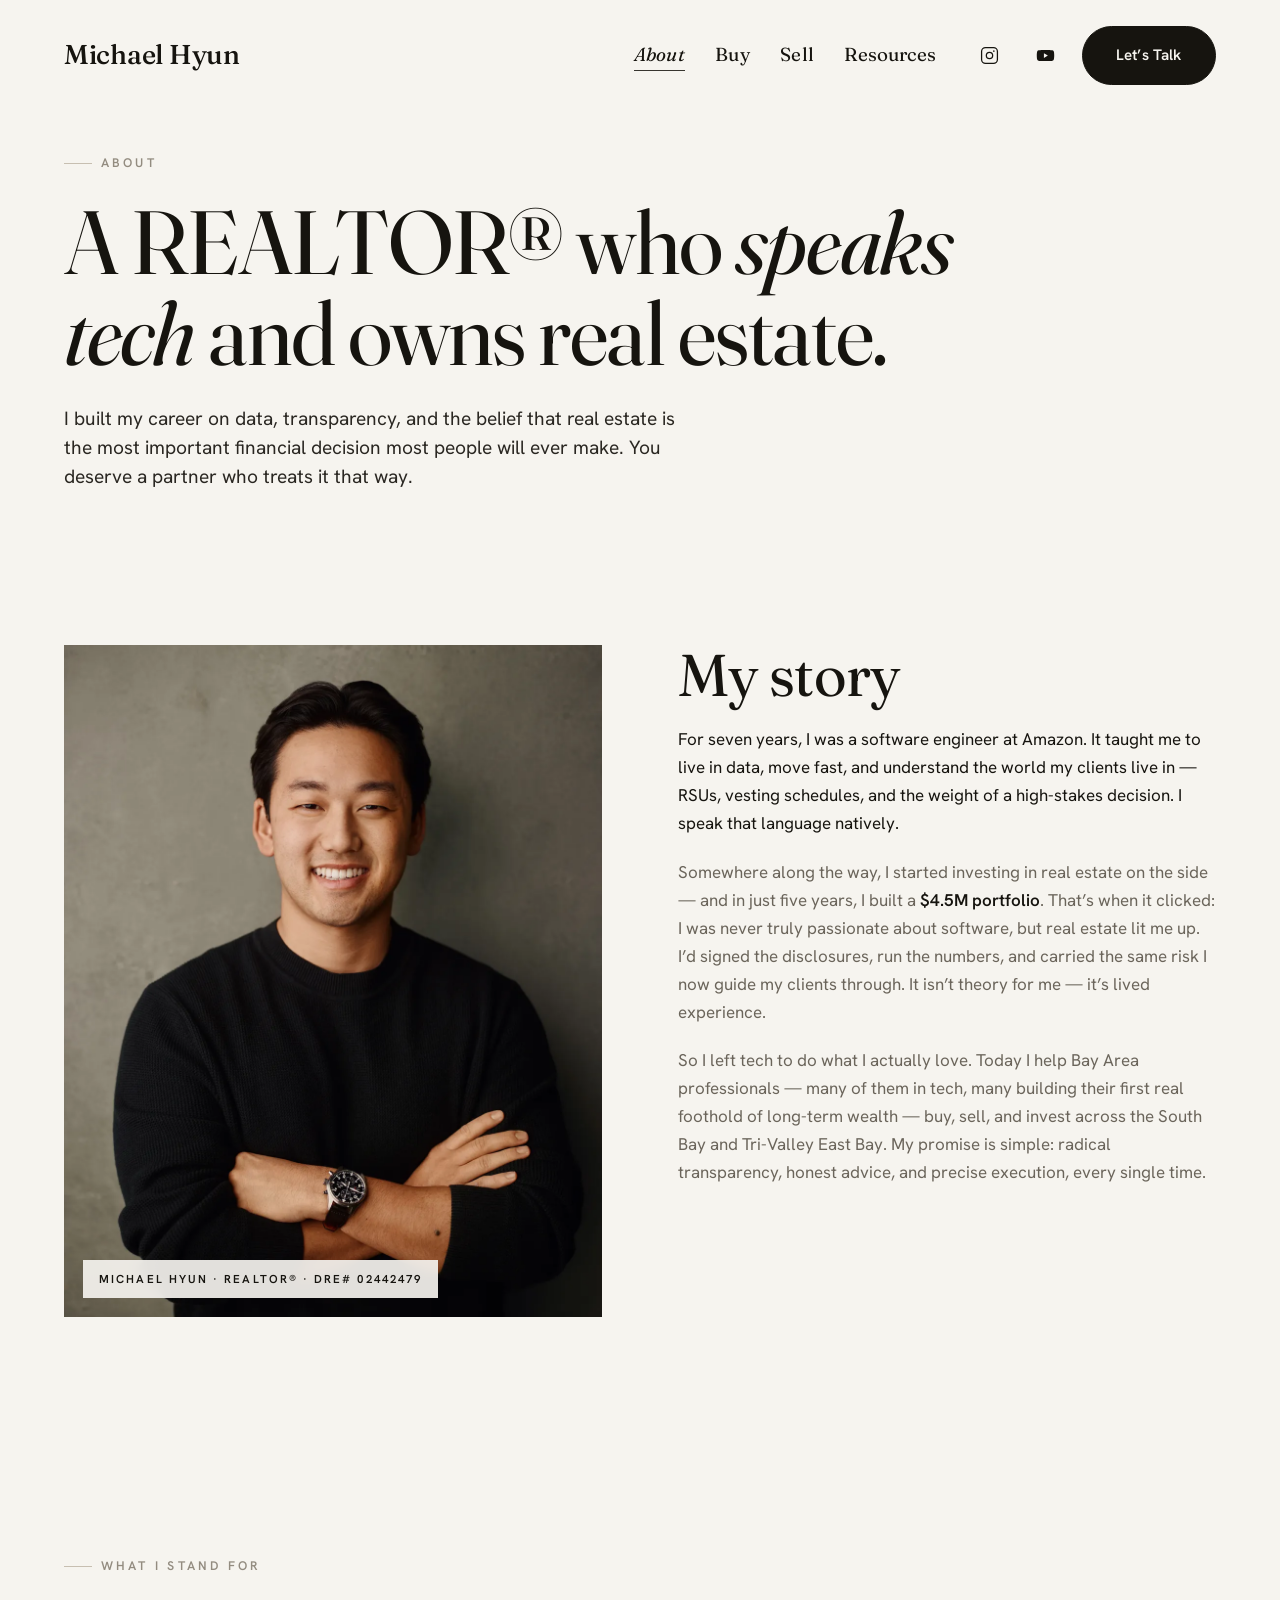
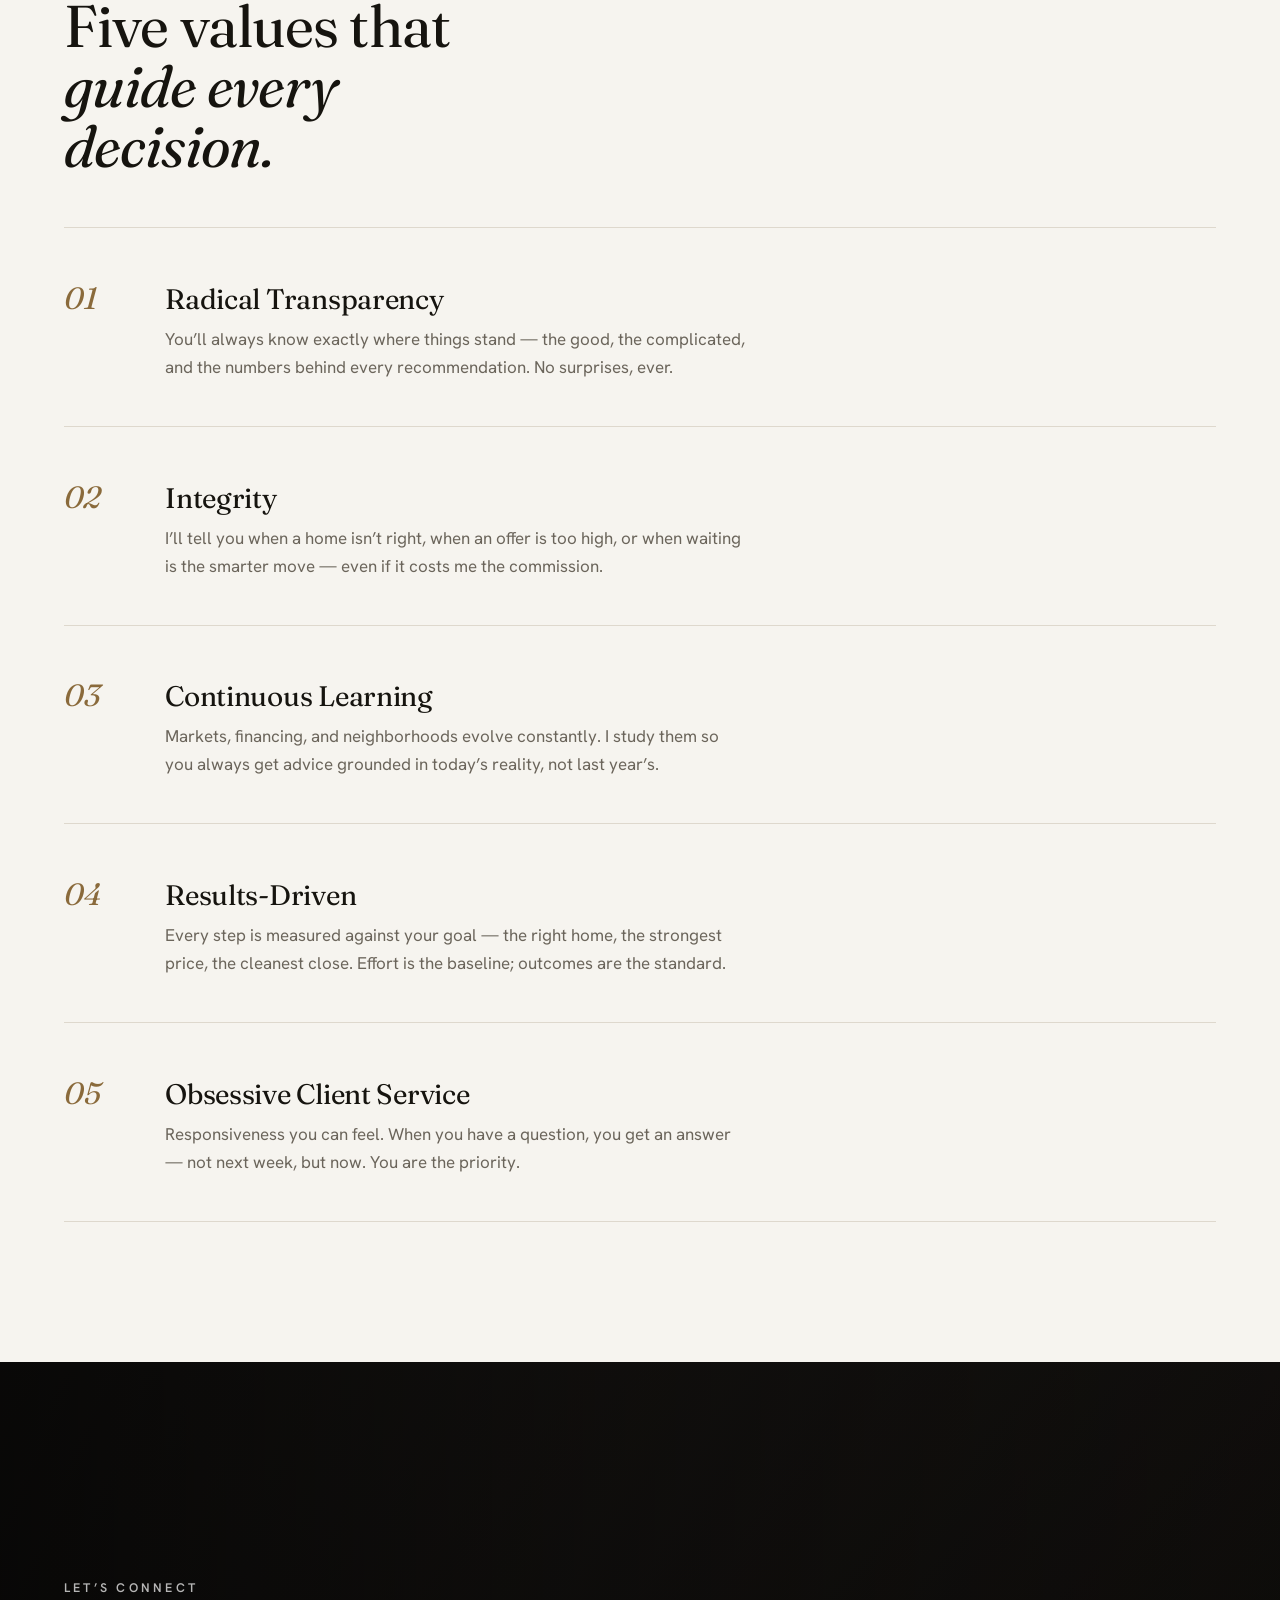
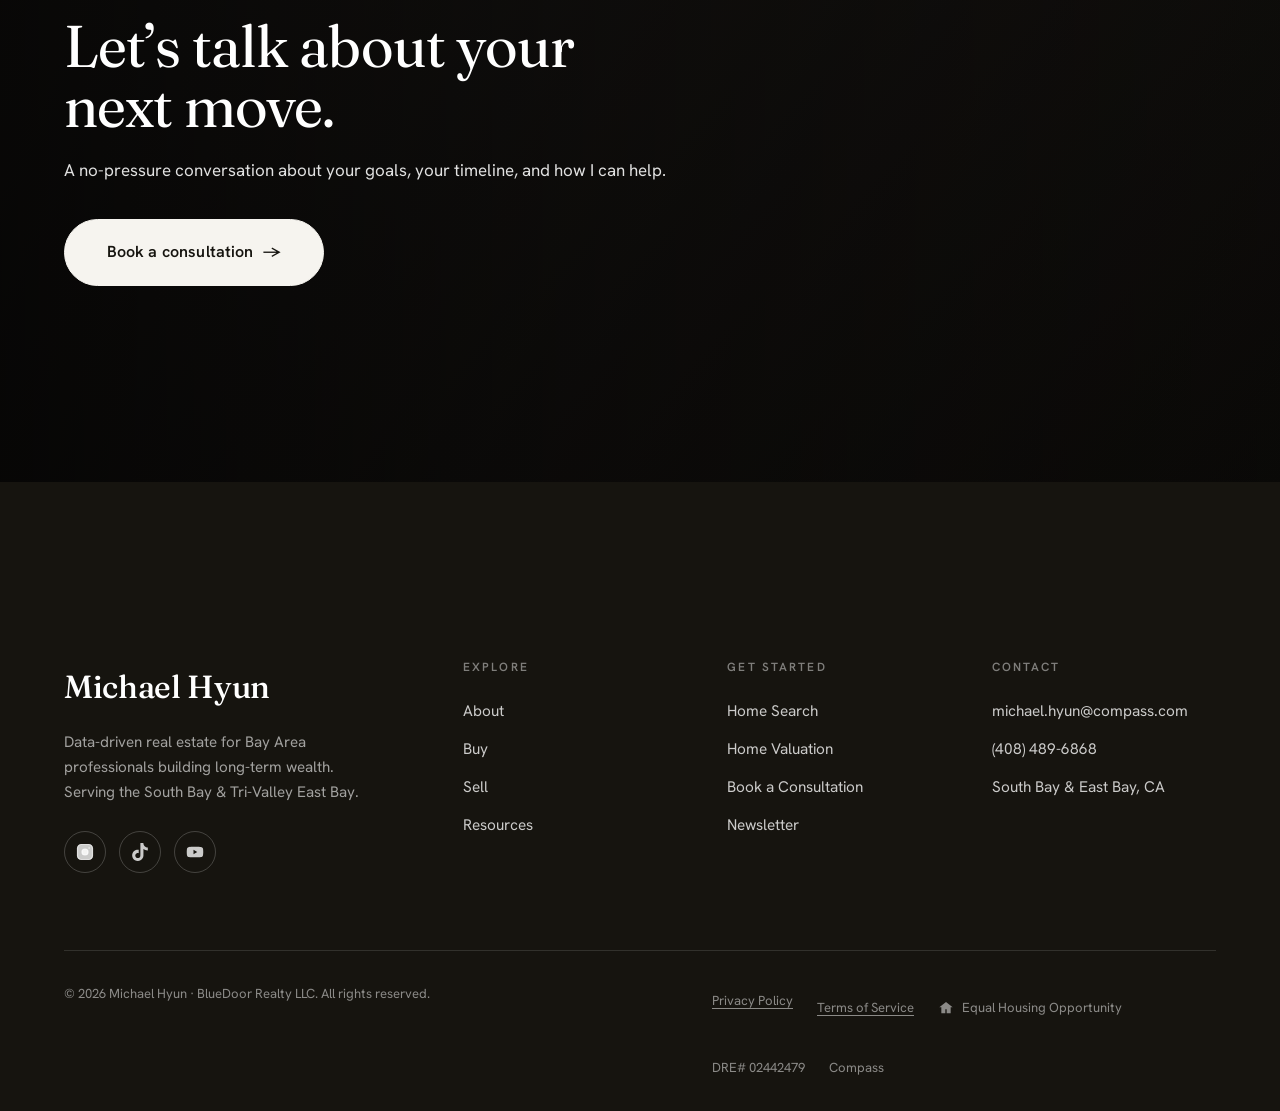
==== commit 73cd23e7: "Add Terms of Service page; link Privacy + Terms at form footers and site footer (GHL A2P) Co-Authore" ====
--- a/about.html
+++ b/about.html
@@ -9,17 +9,6 @@
   <link rel="preconnect" href="https://fonts.gstatic.com" crossorigin />
   <link href="https://fonts.googleapis.com/css2?family=Fraunces:ital,opsz,wght@0,9..144,300..600;1,9..144,300..500&family=Hanken+Grotesk:wght@300;400;500;600;700&display=swap" rel="stylesheet" />
   <link rel="stylesheet" href="assets/css/styles.css" />
-  <!-- begin Widget Tracker Code (Follow Up Boss) -->
-  <script>
-  (function(w,i,d,g,e,t){w["WidgetTrackerObject"]=g;(w[g]=w[g]||function()
-  {(w[g].q=w[g].q||[]).push(arguments);}),(w[g].ds=1*new Date());(e="script"),
-  (t=d.createElement(e)),(e=d.getElementsByTagName(e)[0]);t.async=1;t.src=i;
-  e.parentNode.insertBefore(t,e);})
-  (window,"https://widgetbe.com/agent",document,"widgetTracker");
-  window.widgetTracker("create", "WT-RYYSCNAM");
-  window.widgetTracker("send", "pageview");
-  </script>
-  <!-- end Widget Tracker Code -->
   <!-- seo:meta -->
   <link rel="canonical" href="https://www.michaelhyunn.com/about" />
   <meta property="og:type" content="website" />
@@ -165,7 +154,7 @@
       <div class="footer-bottom">
         <span>© <span data-year>2026</span> Michael Hyun · BlueDoor Realty LLC. All rights reserved.</span>
         <div class="legal">
-          <a href="/privacy" style="color:inherit">Privacy Policy</a>
+          <a href="/privacy" style="color:inherit">Privacy Policy</a><a href="/terms" style="color:inherit">Terms of Service</a>
           <span class="eho"><svg viewBox="0 0 24 24" fill="currentColor"><path d="M12 3 2 11h3v9h6v-6h2v6h6v-9h3L12 3z"/></svg>Equal Housing Opportunity</span>
           <span>DRE# 02442479</span><span>Compass</span>
         </div>
@@ -175,5 +164,7 @@
 
   <script src="https://unpkg.com/lenis@1.1.13/dist/lenis.min.js"></script>
   <script src="assets/js/main.js"></script>
+  <!-- GoHighLevel chat widget -->
+  <script src="https://widgets.leadconnectorhq.com/loader.js" data-resources-url="https://widgets.leadconnectorhq.com/chat-widget/loader.js" data-widget-id="6a207cff1b5a98ef9d106cb9" data-source="WEB_USER"></script>
 </body>
 </html>
--- a/assets/css/styles.css
+++ b/assets/css/styles.css
@@ -552,13 +552,16 @@
 .legal h3 { font-size: 1.1rem; font-weight: 600; margin-top: 1.6rem; }
 .legal p, .legal li { color: var(--muted); }
 .legal ul { padding-left: 1.2rem; list-style: disc; }
-.legal li { margin-top: 0.4rem; }
+.legal ol { padding-left: 1.3rem; list-style: decimal; }
+.legal li { margin-top: 0.5rem; padding-left: 0.2rem; }
 .legal li::marker { color: var(--bronze); }
 .legal a { color: var(--bronze); text-decoration: underline; text-underline-offset: 3px; }
 .legal strong { color: var(--ink); font-weight: 600; }
 .legal .updated { font-size: 0.9rem; color: var(--muted-2); letter-spacing: 0.02em; }
 .consent { font-size: 0.82rem; line-height: 1.5; color: var(--muted); }
 .consent a { color: var(--bronze); text-decoration: underline; text-underline-offset: 2px; }
+.consent-links { font-size: 0.82rem; margin-top: 0.55rem; color: var(--muted-2); }
+.consent-links a { color: var(--bronze); text-decoration: underline; text-underline-offset: 2px; }
 
 /* ----------  NEWSLETTER POPUP  ---------- */
 .nl-modal { position: fixed; inset: 0; z-index: 1000; display: grid; place-items: center; padding: 1.5rem; }
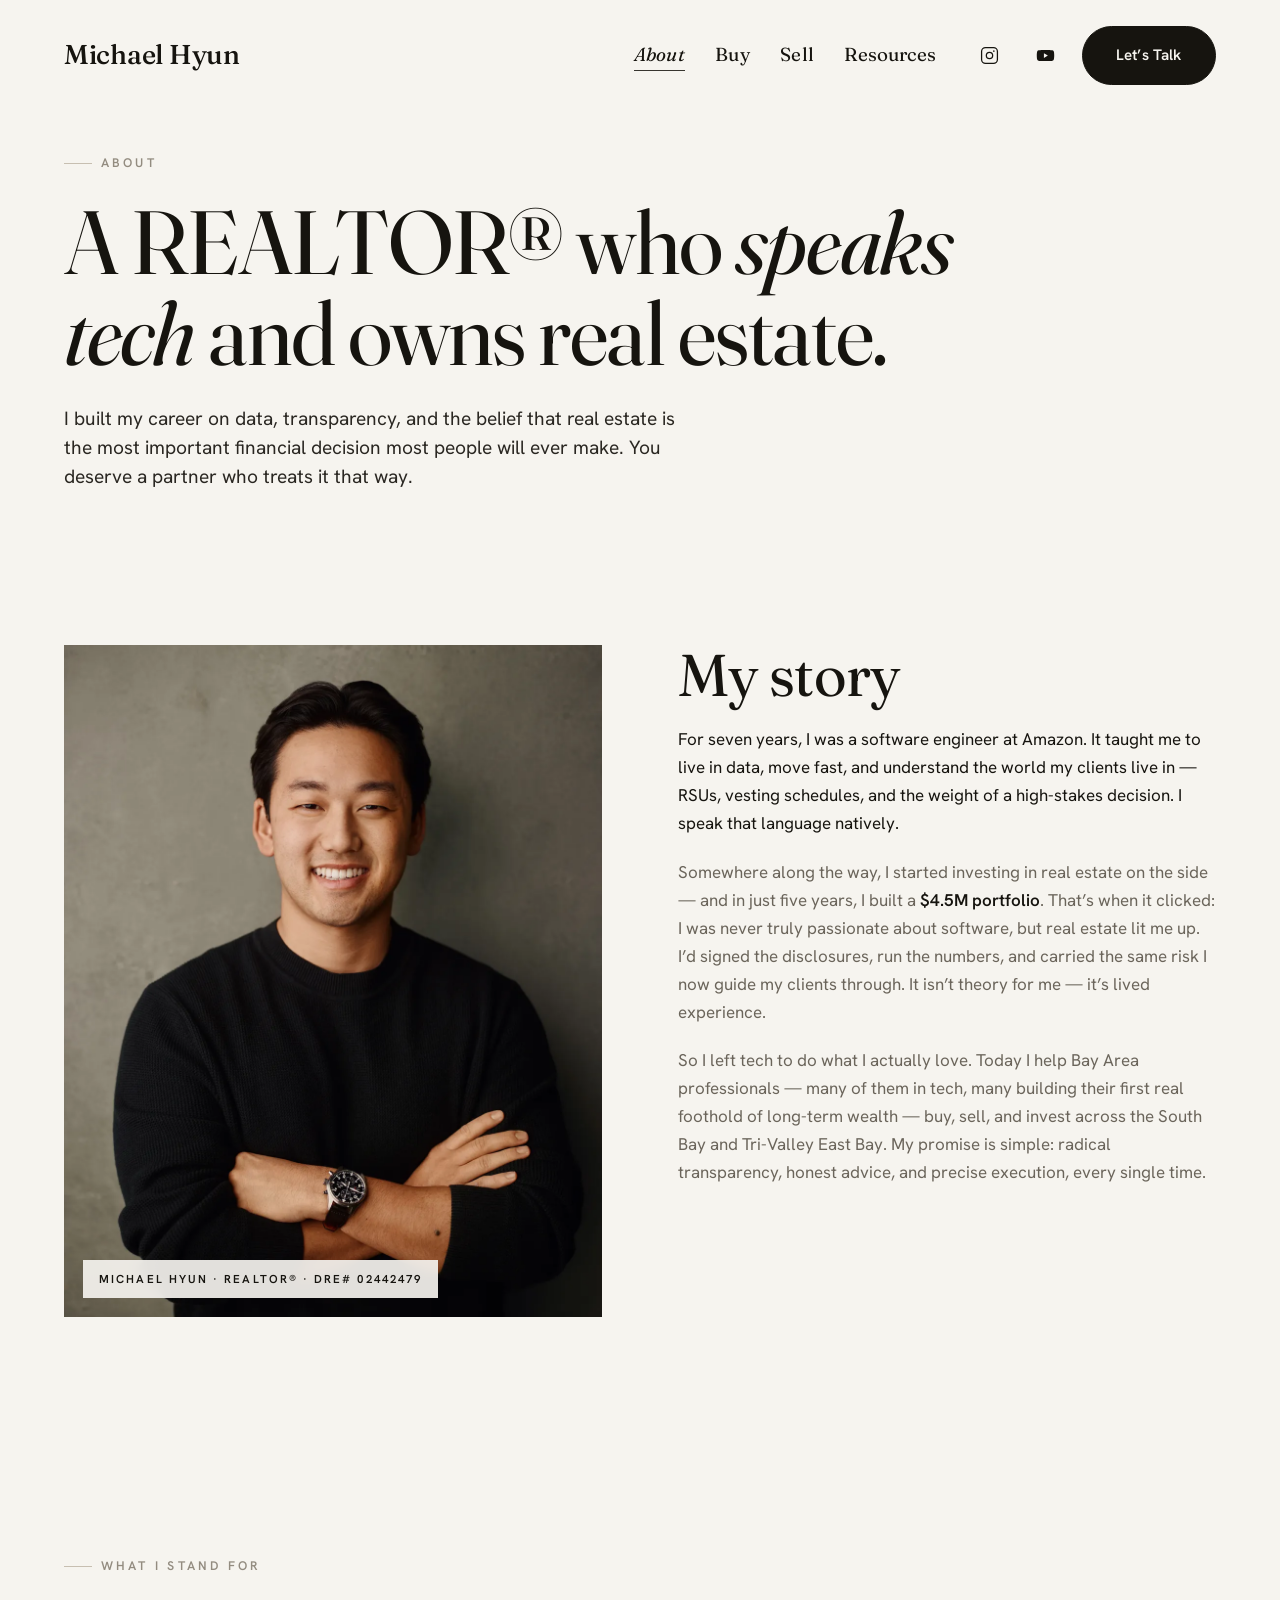
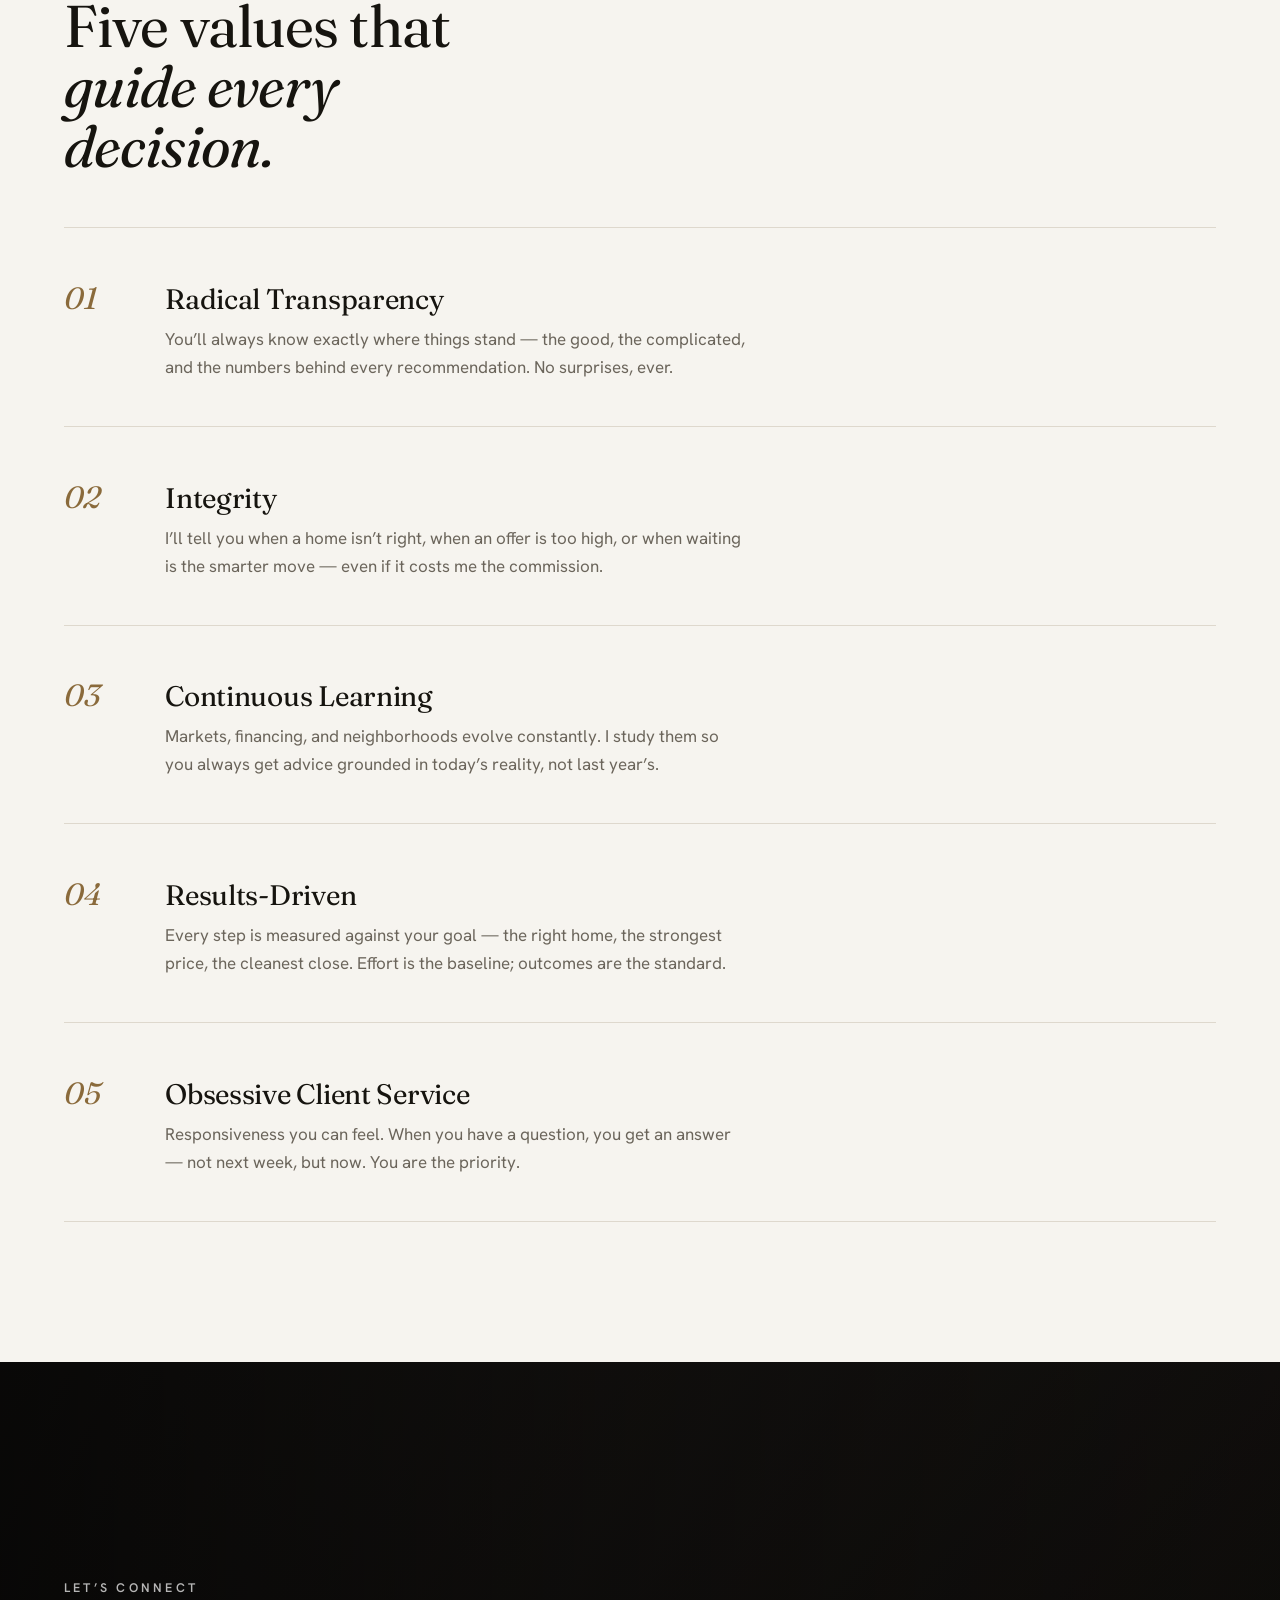
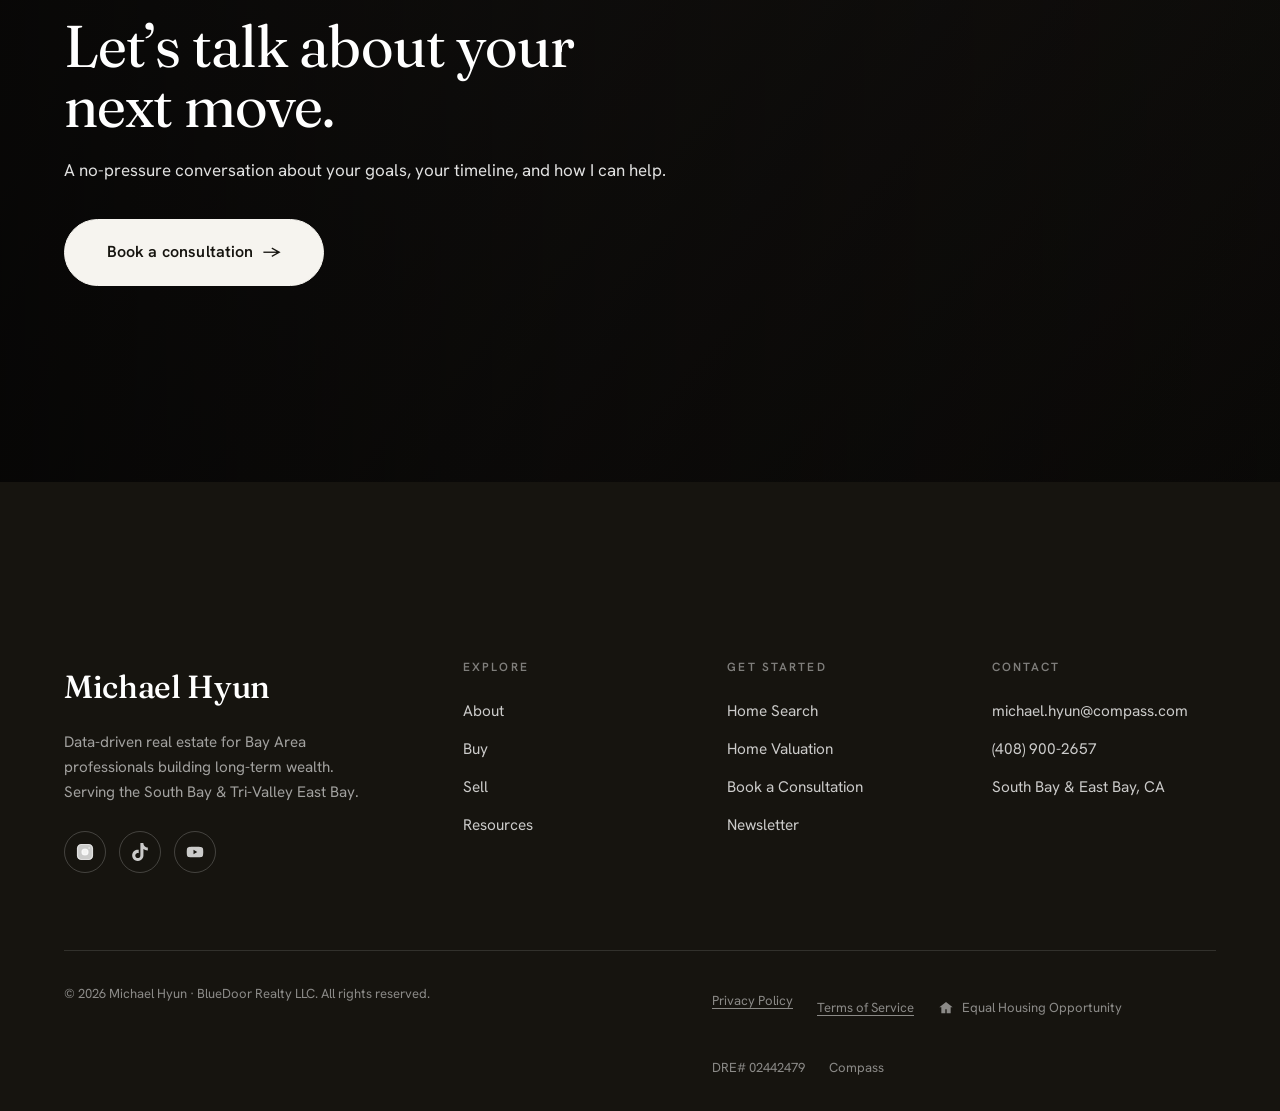
==== commit 40080023: "Update phone number to (408) 900-2657 across all pages Co-Authored-By: Claude Sonnet 4.6 <noreply@an" ====
--- a/about.html
+++ b/about.html
@@ -29,7 +29,7 @@
   <link rel="manifest" href="/site.webmanifest" />
   <meta name="theme-color" content="#16140F" />
   <script type="application/ld+json">
-  {"@context": "https://schema.org", "@type": "RealEstateAgent", "@id": "https://www.michaelhyunn.com/#michaelhyun", "name": "Michael Hyun", "image": "https://www.michaelhyunn.com/og-image.jpg", "url": "https://www.michaelhyunn.com/", "telephone": "+1-408-489-6868", "email": "michael.hyun@compass.com", "description": "Bay Area REALTOR® serving the South Bay and Tri-Valley East Bay — data-driven representation for buyers, sellers, and investors. Former Amazon software engineer and active real estate investor.", "areaServed": ["San Jose, CA", "Cupertino, CA", "Sunnyvale, CA", "Mountain View, CA", "Palo Alto, CA", "Los Gatos, CA", "Saratoga, CA", "Campbell, CA", "Santa Clara, CA", "Pleasanton, CA", "Dublin, CA", "San Ramon, CA", "Danville, CA", "Livermore, CA", "Fremont, CA"], "knowsAbout": ["Residential real estate", "First-time home buyers", "Real estate investing", "RSU and tech equity compensation", "Home buying", "Home selling", "Bay Area housing market"], "memberOf": {"@type": "Organization", "name": "Compass"}, "worksFor": {"@type": "Organization", "name": "BlueDoor Realty"}, "address": {"@type": "PostalAddress", "addressRegion": "CA", "addressLocality": "San Jose", "addressCountry": "US"}, "sameAs": ["https://www.instagram.com/michaelhyun__/", "https://www.tiktok.com/@michaelhyun_", "https://www.youtube.com/@michaelhyun-1"]}
+  {"@context": "https://schema.org", "@type": "RealEstateAgent", "@id": "https://www.michaelhyunn.com/#michaelhyun", "name": "Michael Hyun", "image": "https://www.michaelhyunn.com/og-image.jpg", "url": "https://www.michaelhyunn.com/", "telephone": "+1-408-900-2657", "email": "michael.hyun@compass.com", "description": "Bay Area REALTOR® serving the South Bay and Tri-Valley East Bay — data-driven representation for buyers, sellers, and investors. Former Amazon software engineer and active real estate investor.", "areaServed": ["San Jose, CA", "Cupertino, CA", "Sunnyvale, CA", "Mountain View, CA", "Palo Alto, CA", "Los Gatos, CA", "Saratoga, CA", "Campbell, CA", "Santa Clara, CA", "Pleasanton, CA", "Dublin, CA", "San Ramon, CA", "Danville, CA", "Livermore, CA", "Fremont, CA"], "knowsAbout": ["Residential real estate", "First-time home buyers", "Real estate investing", "RSU and tech equity compensation", "Home buying", "Home selling", "Bay Area housing market"], "memberOf": {"@type": "Organization", "name": "Compass"}, "worksFor": {"@type": "Organization", "name": "BlueDoor Realty"}, "address": {"@type": "PostalAddress", "addressRegion": "CA", "addressLocality": "San Jose", "addressCountry": "US"}, "sameAs": ["https://www.instagram.com/michaelhyun__/", "https://www.tiktok.com/@michaelhyun_", "https://www.youtube.com/@michaelhyun-1"]}
   </script>
 </head>
 <body data-page="about">
@@ -65,7 +65,7 @@
     </nav>
     <div class="mp-foot">
       <a href="mailto:michael.hyun@compass.com">michael.hyun@compass.com</a>
-      <a href="tel:+14084896868">(408) 489-6868</a>
+      <a href="tel:+14089002657">(408) 900-2657</a>
       <span>DRE# 02442479 · Compass</span>
     </div>
   </div>
@@ -149,7 +149,7 @@
         </div>
         <div class="footer-col"><h4>Explore</h4><a href="/about">About</a><a href="/buy">Buy</a><a href="/sell">Sell</a><a href="/resources">Resources</a></div>
         <div class="footer-col"><h4>Get Started</h4><a href="/buy">Home Search</a><a href="/sell">Home Valuation</a><a href="/contact">Book a Consultation</a><a href="/newsletter">Newsletter</a></div>
-        <div class="footer-col"><h4>Contact</h4><a href="mailto:michael.hyun@compass.com">michael.hyun@compass.com</a><a href="tel:+14084896868">(408) 489-6868</a><a href="https://maps.google.com" target="_blank" rel="noopener">South Bay &amp; East Bay, CA</a></div>
+        <div class="footer-col"><h4>Contact</h4><a href="mailto:michael.hyun@compass.com">michael.hyun@compass.com</a><a href="tel:+14089002657">(408) 900-2657</a><a href="https://maps.google.com" target="_blank" rel="noopener">South Bay &amp; East Bay, CA</a></div>
       </div>
       <div class="footer-bottom">
         <span>© <span data-year>2026</span> Michael Hyun · BlueDoor Realty LLC. All rights reserved.</span>
@@ -164,7 +164,9 @@
 
   <script src="https://unpkg.com/lenis@1.1.13/dist/lenis.min.js"></script>
   <script src="assets/js/main.js"></script>
+  <!-- GoHighLevel tracking -->
+  <script src="https://link.msgsndr.com/js/external-tracking.js" data-tracking-id="tk_ac02bb688b734d2da3ba77ef20ab327b"></script>
   <!-- GoHighLevel chat widget -->
-  <script src="https://widgets.leadconnectorhq.com/loader.js" data-resources-url="https://widgets.leadconnectorhq.com/chat-widget/loader.js" data-widget-id="6a207cff1b5a98ef9d106cb9" data-source="WEB_USER"></script>
+  <script src="https://widgets.leadconnectorhq.com/loader.js" data-resources-url="https://widgets.leadconnectorhq.com/chat-widget/loader.js" data-widget-id="6a21c152e53da97e71a9c896" data-source="WEB_USER"></script>
 </body>
 </html>
--- a/assets/css/styles.css
+++ b/assets/css/styles.css
@@ -562,6 +562,9 @@
 .consent a { color: var(--bronze); text-decoration: underline; text-underline-offset: 2px; }
 .consent-links { font-size: 0.82rem; margin-top: 0.55rem; color: var(--muted-2); }
 .consent-links a { color: var(--bronze); text-decoration: underline; text-underline-offset: 2px; }
+.consent-check { display: flex; gap: 0.6rem; align-items: flex-start; font-size: 0.82rem; line-height: 1.5; color: var(--muted); margin: 0.2rem 0 1.1rem; cursor: pointer; }
+.consent-check input { flex: 0 0 auto; width: 1.05rem; height: 1.05rem; margin-top: 0.12rem; accent-color: var(--bronze); cursor: pointer; }
+.consent-check span { flex: 1; }
 
 /* ----------  NEWSLETTER POPUP  ---------- */
 .nl-modal { position: fixed; inset: 0; z-index: 1000; display: grid; place-items: center; padding: 1.5rem; }
